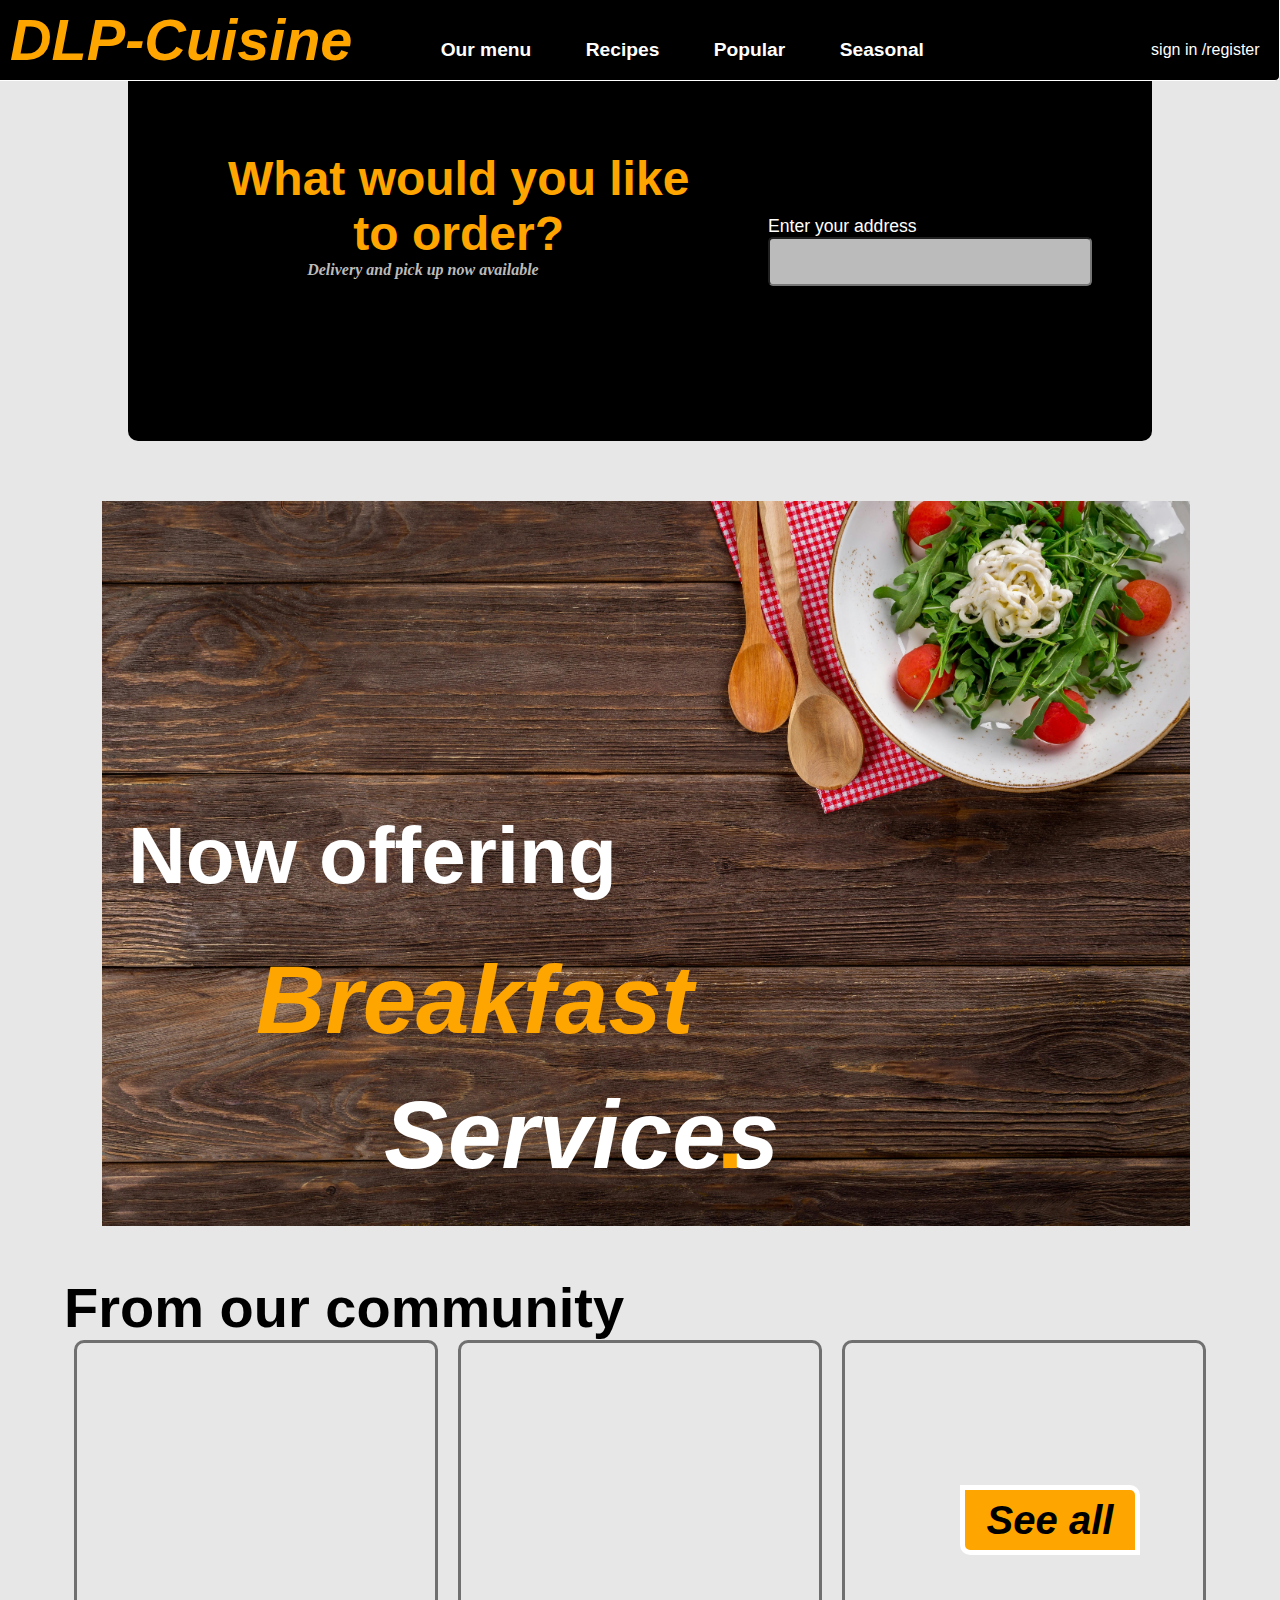
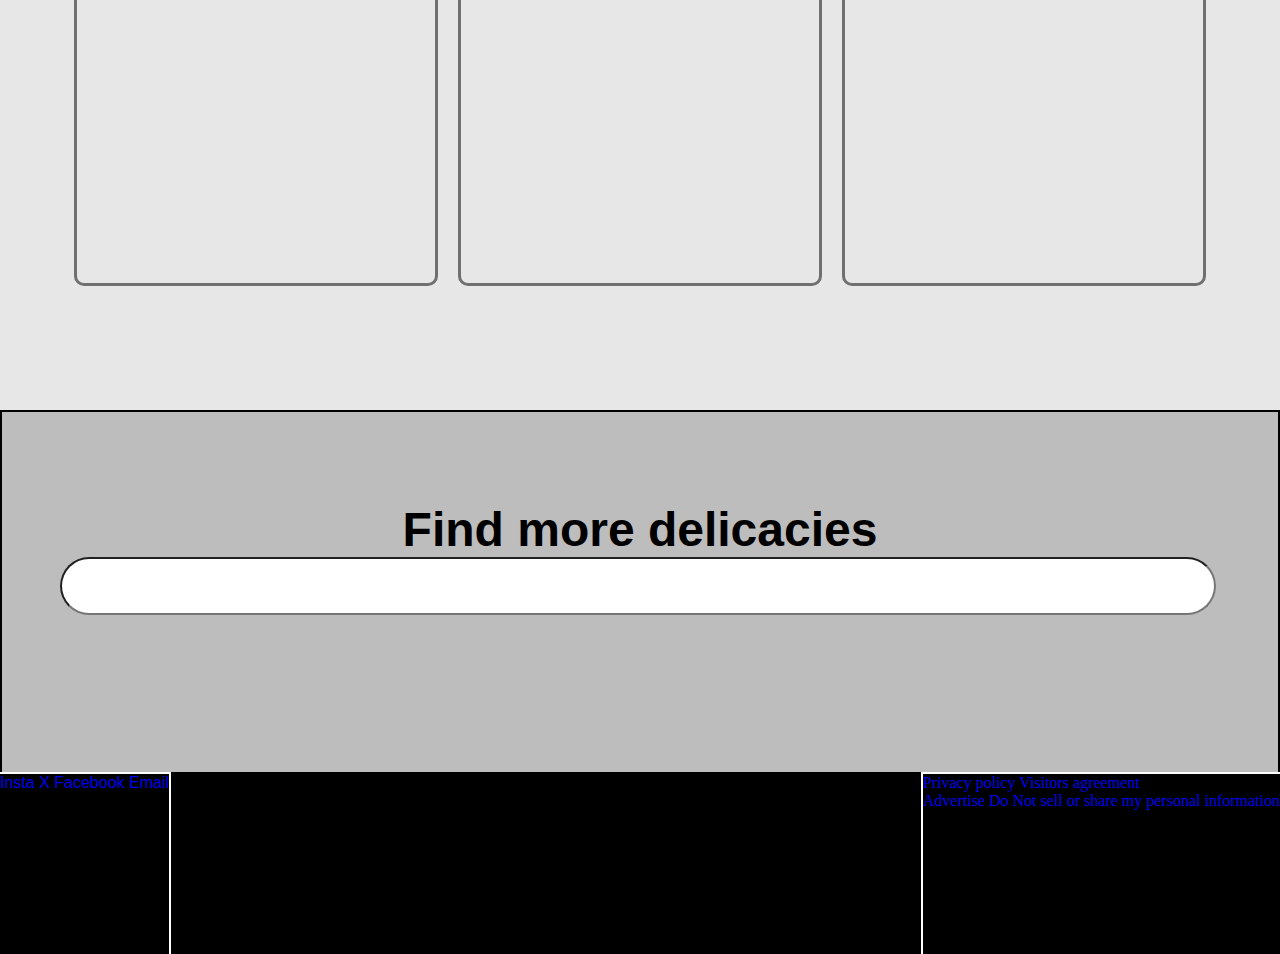
==== index.html @ 28d43f48 "first commit" ====
<!DOCTYPE html>
<html lang="en">
<head>
    <meta charset="UTF-8">
    <meta name="viewport" content="width=device-width, initial-scale=1.0">
    <title>DLP Cuisine</title>
    <link rel="stylesheet" href="style.css">
</head>
<body>
    <!--PRELOADER-->
    <div id="preloader"></div>

    <!--NAV BAR-->
    <nav class="navbar">
        <div class="navdiv">
            <div class="logo">
                <h1>DLP-Cuisine</h1>
            </div>
            <div class="list">
                <ul>
                    <li><a href="#">Our menu</a></li>
                    <li><a href="#">Recipes</a></li>
                    <li><a href="#">Popular</a></li>
                    <li><a href="#">Seasonal</a></li>
                </ul>
            </div>
            <div class="signIn">
                <li><a href="#">sign in</a></li>
                <li><a href="#">/register</a></li>
            </div>
        </div>
    </nav>

    <!--ADDRESS BAR-->
    <div class="container2">
        <div class="info">
            <p class="p1">What would you like<br>to order?</p>
            <p class="p2">Delivery and pick up now available</p>
        </div>
        <div class="address_info">
            <label for="address">Enter your address</label><br>
            <input type="text" class="address" name="adress">
        </div>
    </div>

    <!--ADVERTISEMENT-->
    <div class="advertisement">
        <div class="image">
            <img src="img/food4.jpg" alt="photo1">
            <p class="p1">Now offering</p>
            <p class="p2">Breakfast</p>
            <p class="p3">Services</p>
            <p class="p4">.</p>
        </div>

        <button><a href="#">See all</a></button>

    </div>


    <!--COMMENTS-->
    <h2 class="community">From our community</h2>

    <div class="comments">
        <div class="box1"></div>
        <div class="box2"></div>
        <div class="box3"></div>
    </div>

    <!--SEARCH BAR-->
    <div class="container3">
        <div class="header">
            <p>Find more delicacies</p>
        </div>
        <div class="search_box">
            <input type="text" name="food" class="search" >
        </div>
    </div>

    <!--INFO BAR-->
    <div class="info_bar">
        <div class="contacts">
            <a href="#">Insta</a>
            <a href="#">X</a>
            <a href="#">Facebook</a>
            <a href="#">Email</a>
        </div>

        <div class="about_us">
            <a href="#">Privacy policy</a>
            <a href="#">Visitors agreement</a><br>
            <a href="#">Advertise</a>
            <a href="#">Do Not sell or share my personal information</a>
        </div>
    </div>


    <script>

        //PRELOADER
        var loader = document.getElementById("preloader");

        window.addEventListener("load", function(){
            loader.style.display = "none";
        })

    </script>
</body>
</body>
</html>
---- style.css ----
*{
    text-decoration: none;
    margin: 0;
    padding: 0;;
}

body{
    background-color: #e7e7e7;
}

/*---PRELOADER---*/
#preloader{
    background: #fff url(img/1495.gif) no-repeat center center;
    height: 100vh;
    width: 100%;
    position: fixed;
    z-index: 100;
}

/* ----NAV BAR----*/
.logo{
    color: orange;
    position: absolute;
    font-size: 1.8em;
    font-style: italic;
    font-weight: bold;
    margin-top: 80px;
    margin-left: 10px;
}

.navbar{
    background-color: #000;
    border-right: #fff 1px solid;
    border-bottom: #fff 1px solid;
    border-bottom-right-radius: 5px;
    height: 80px;
    position: sticky;
    font-family: "calibri",sans-serif;
}

.navdiv{
    display: flex;
    align-items: center;
}

.navdiv .list{
    position: absolute;
    margin-left: 32.5%;
    margin-top: 100px;
   
}

.navdiv .list li{
    list-style: none;
    display: inline-block;
}

.navdiv .list li a{
    color: #fff;
    font-size: 1.2em;
    font-weight: bold;
    padding: 25px;
}


.navdiv .signIn{
    position: absolute;
    margin-left: 90%;
    margin-top: 100px;
}

.navdiv .signIn li{
    list-style: none;
    display: inline-block;
}

.navdiv .signIn li a{
    color: #fff;
    font-size: 1em;
    font-weight: 500;
}


/*---ADDRESS BAR---*/
.container2{
    background-color: #000;
    margin-left: 10vw;
    height: 40vh;
    width: 80vw;
    border-bottom-right-radius: 10px;
    border-bottom-left-radius: 10px;
}

.container2 .info{
    position: absolute;
}

.container2 .info .p1{
    text-align: center;
    color: orange;
    font-size: 3em;
    font-family: sans-serif;
    font-weight: bold;
    margin-left: 100px;
    margin-top: 70px;
}

.container2 .info .p2{
    color: #bbbbbb;
    font-size: 1em;
    font-weight: 600;
    font-style: italic;
    margin-left: 14vw;
}

.container2 .address_info{
    position: absolute;
    margin-left: 50vw;
    margin-top: 15vh;
    height: 60px;
}

.container2 .address_info label{
    color: #fff;
    font-size: 1.1em;
    font-family: sans-serif;
}
.container2 .address_info input{
    width: 25vw;
    height: 5vh;
    border-radius: 5px;
    background-color: #bbbbbb;
}

/*---ADVERTISEMENT SECTION---*/
.advertisement{
    margin-top: 60px;
    margin-left: 8vw;
}

.advertisement img{
    width: 85vw;
}

.advertisement .image .p1{
    position: absolute;
    top: 90vh;
    left: 10vw;
    color: #fff;
    font-size: 5em;
    font-style: normal;
    font-weight: bold;
    font-family: sans-serif;
}

.advertisement .image .p2{
    position: absolute;
    top: 105vh;
    left: 20vw;
    color: orange;
    font-size: 6em;
    font-style: italic;
    font-weight: bold;
    font-family: sans-serif;
}

.advertisement .image .p3{
    position: absolute;
    top: 120vh;
    left: 30vw;
    color: #fff;
    font-size: 6em;
    font-style: italic;
    font-weight: bold;
    font-family: sans-serif;
}

.advertisement .image .p4{
    position: absolute;
    top: 120vh;
    left: 56vw;
    color: orange;
    font-size: 6em;
    font-weight: bold;
    font-family: sans-serif;
}

.advertisement button{
    position: absolute;
    top: 165vh;
    left: 75vw;
    width: 180px;
    height: 70px;
    background-color: orange;
    border: 5px solid #fff;
    border-top-right-radius: 10px;
    border-bottom-left-radius: 10px;
}    

.advertisement button a{
    font-size: 3em;
    font-style: italic;
    font-weight: bolder;
    font-family: sans-serif;
    color: black;
}

/*---COMMENTS---*/
.community{
    position: absolute;
    font-size: 3.5em;
    font-family: sans-serif;
    font-weight: 600;
    margin-left: 5vw;
    margin-top: 5vh;
}

.comments{
    margin-top: 60px;
    margin-left: 10px;
    height: 80vh;
}

.comments .box1{
    position: absolute;
    border: #707070 solid 3px;
    border-radius: 10px;
    margin-left: 5vw;
    margin-top: 50px;
    height: 60vh;
    width: 28vw;
}
.comments .box2{
    position: absolute;
    border: #707070 solid 3px;
    border-radius: 10px;
    margin-left: 35vw;
    margin-top: 50px;
    height: 60vh;
    width: 28vw;
}
.comments .box3{
    position: absolute;
    border: #707070 solid 3px;
    border-radius: 10px;
    margin-left: 65vw;
    margin-top: 50px;
    height: 60vh;
    width: 28vw;
}


/*---SEARCH BAR---*/
.container3{
    border: #000 2px solid;
    height: 40vh;
    background-color: #bdbdbd;
}

.container3 .header{
    font-size: 3em;
    font-weight: 600;
    font-family: sans-serif;
    text-align: center;
    margin-top: 10vh;
}

.container3 .search_box .search{
    width: 90vw;
    height: 6vh;
    border-radius: 30px;
    margin-left: 4.5vw;
}


/*---INFO BAR---*/
.info_bar{
    display: flex;
    justify-content: space-between;
    height: 20vh;
    background-color: #000 ;
}

.info_bar .contacts{
    outline: #fff 2px solid;
    font-family: sans-serif;
}


.info_bar .about_us{
    outline: #fff 2px solid;

}
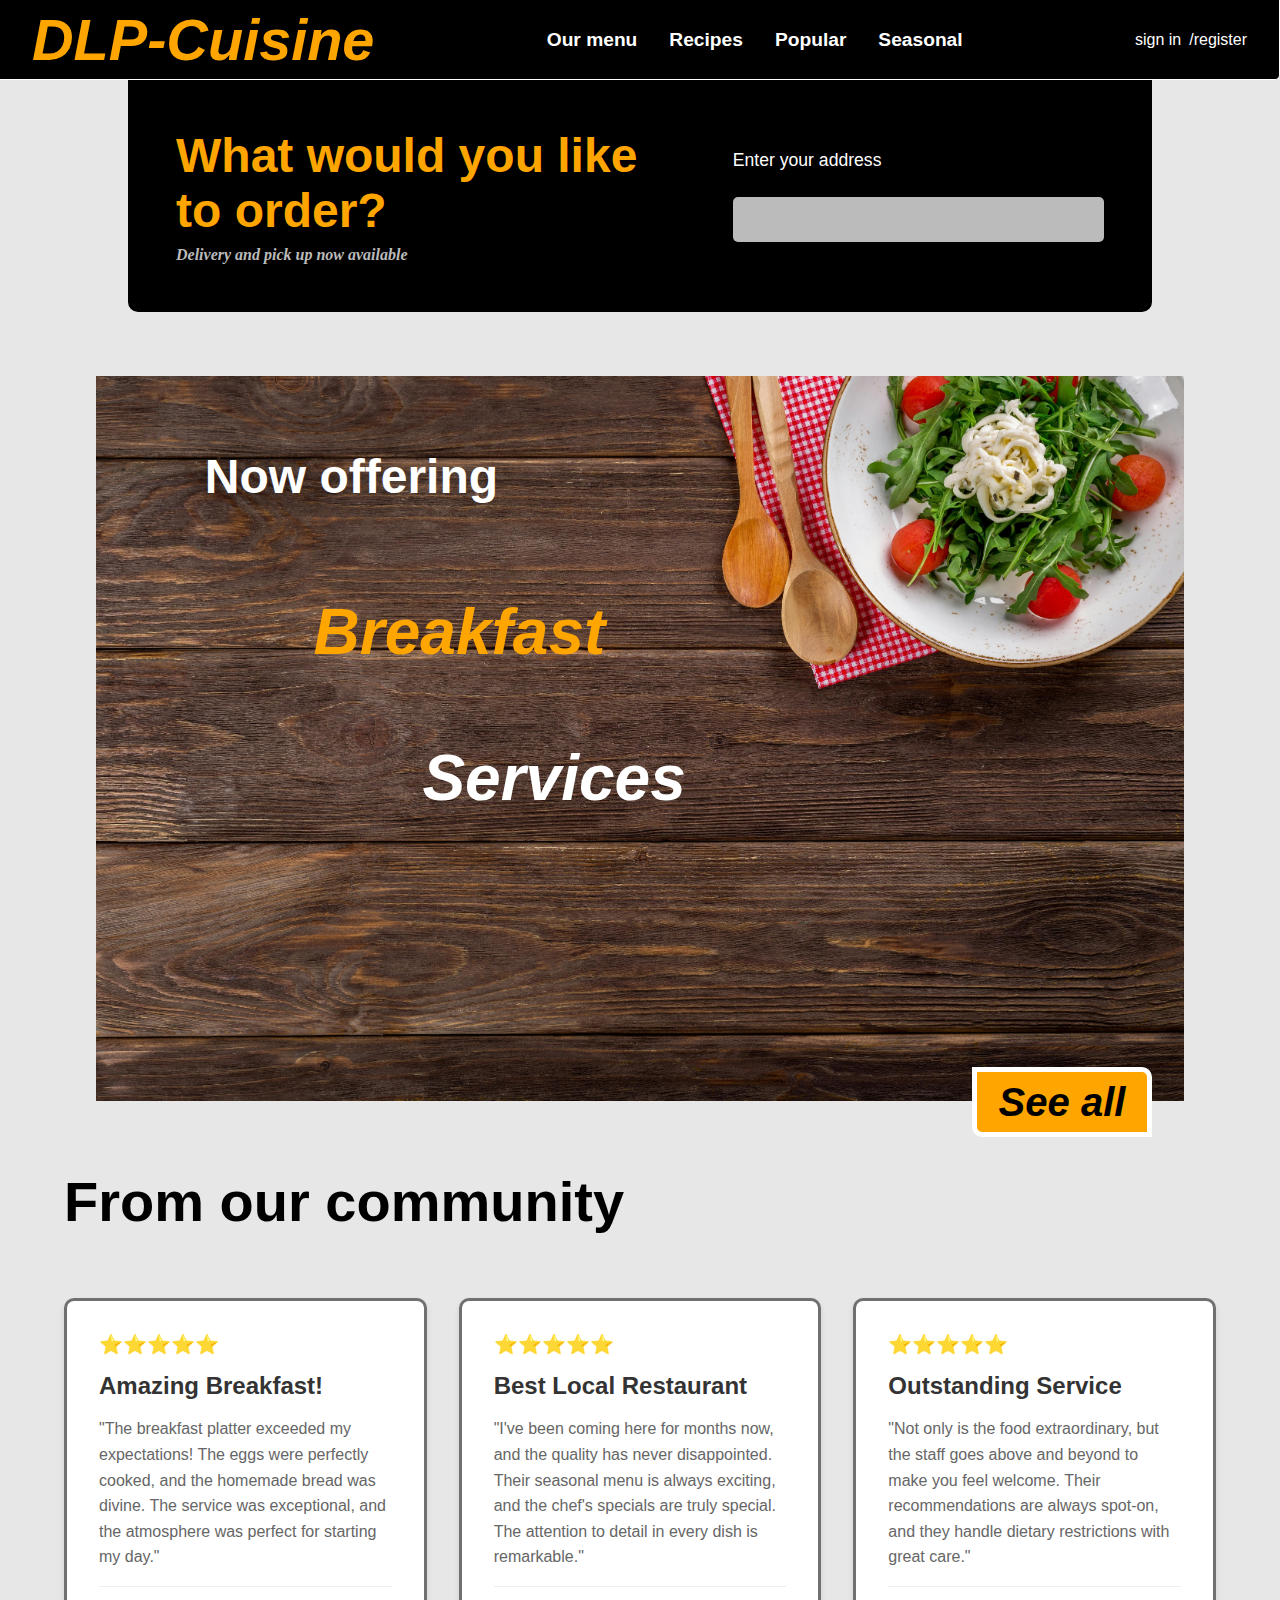
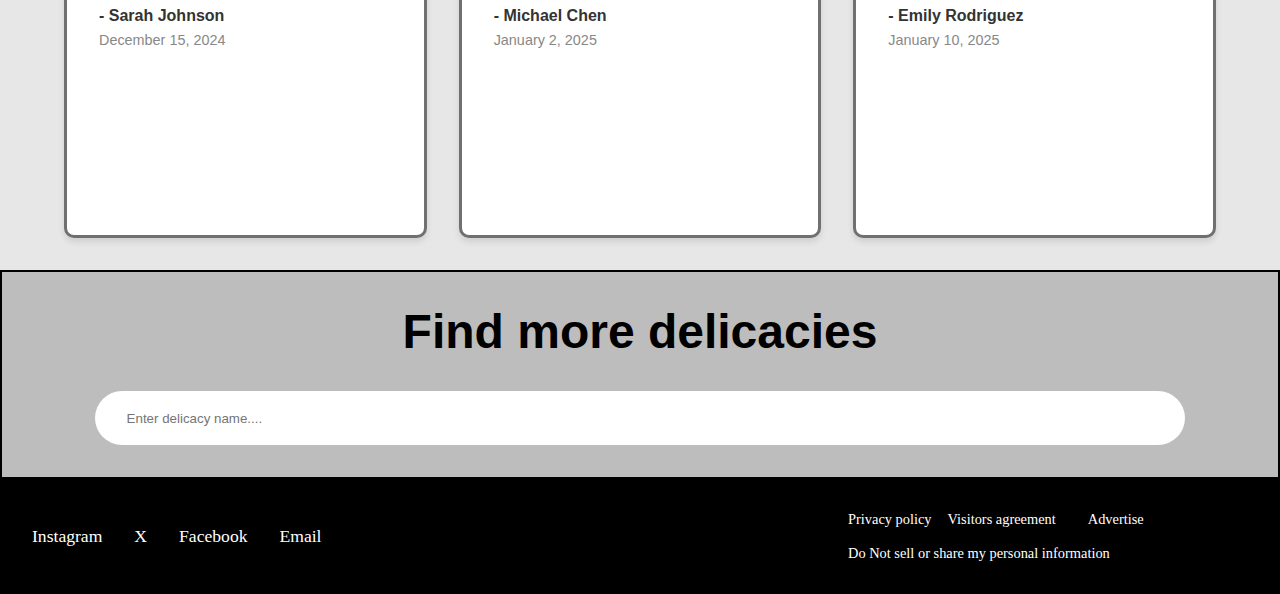
==== commit d38b23ae: "second commit" ====
--- a/index.html
+++ b/index.html
@@ -50,7 +50,6 @@
             <p class="p1">Now offering</p>
             <p class="p2">Breakfast</p>
             <p class="p3">Services</p>
-            <p class="p4">.</p>
         </div>
 
         <button><a href="#">See all</a></button>
@@ -62,9 +61,39 @@
     <h2 class="community">From our community</h2>
 
     <div class="comments">
-        <div class="box1"></div>
-        <div class="box2"></div>
-        <div class="box3"></div>
+        <div class="box1">
+            <div class="review">
+                <div class="stars">⭐⭐⭐⭐⭐</div>
+                <h3>Amazing Breakfast!</h3>
+                <p>"The breakfast platter exceeded my expectations! The eggs were perfectly cooked, and the homemade bread was divine. The service was exceptional, and the atmosphere was perfect for starting my day."</p>
+                <div class="reviewer">
+                    <p class="name">- Sarah Johnson</p>
+                    <p class="date">December 15, 2024</p>
+                </div>
+            </div>
+        </div>
+        <div class="box2">
+            <div class="review">
+                <div class="stars">⭐⭐⭐⭐⭐</div>
+                <h3>Best Local Restaurant</h3>
+                <p>"I've been coming here for months now, and the quality has never disappointed. Their seasonal menu is always exciting, and the chef's specials are truly special. The attention to detail in every dish is remarkable."</p>
+                <div class="reviewer">
+                    <p class="name">- Michael Chen</p>
+                    <p class="date">January 2, 2025</p>
+                </div>
+            </div>
+        </div>
+        <div class="box3">
+            <div class="review">
+                <div class="stars">⭐⭐⭐⭐⭐</div>
+                <h3>Outstanding Service</h3>
+                <p>"Not only is the food extraordinary, but the staff goes above and beyond to make you feel welcome. Their recommendations are always spot-on, and they handle dietary restrictions with great care."</p>
+                <div class="reviewer">
+                    <p class="name">- Emily Rodriguez</p>
+                    <p class="date">January 10, 2025</p>
+                </div>
+            </div>
+        </div>
     </div>
 
     <!--SEARCH BAR-->
@@ -73,14 +102,14 @@
             <p>Find more delicacies</p>
         </div>
         <div class="search_box">
-            <input type="text" name="food" class="search" >
+            <input type="text" name="food" class="search" placeholder="Enter delicacy name...." >
         </div>
     </div>
 
     <!--INFO BAR-->
     <div class="info_bar">
         <div class="contacts">
-            <a href="#">Insta</a>
+            <a href="#">Instagram</a>
             <a href="#">X</a>
             <a href="#">Facebook</a>
             <a href="#">Email</a>
--- a/style.css
+++ b/style.css
@@ -1,16 +1,18 @@
-
-*{
+/* Base styles and reset */
+* {
+    margin: 0;
+    padding: 0;
     text-decoration: none;
-    margin: 0;
-    padding: 0;;
-}
-
-body{
+    box-sizing: border-box;
+}
+
+body {
     background-color: #e7e7e7;
-}
-
-/*---PRELOADER---*/
-#preloader{
+    min-height: 100vh;
+}
+
+/* Preloader */
+#preloader {
     background: #fff url(img/1495.gif) no-repeat center center;
     height: 100vh;
     width: 100%;
@@ -18,187 +20,198 @@
     z-index: 100;
 }
 
-/* ----NAV BAR----*/
-.logo{
-    color: orange;
-    position: absolute;
-    font-size: 1.8em;
-    font-style: italic;
-    font-weight: bold;
-    margin-top: 80px;
-    margin-left: 10px;
-}
-
-.navbar{
+/* Navigation */
+.navbar {
     background-color: #000;
     border-right: #fff 1px solid;
     border-bottom: #fff 1px solid;
     border-bottom-right-radius: 5px;
     height: 80px;
     position: sticky;
-    font-family: "calibri",sans-serif;
-}
-
-.navdiv{
+    top: 0;
+    z-index: 10;
+    font-family: "calibri", sans-serif;
+}
+
+.navdiv {
     display: flex;
     align-items: center;
-}
-
-.navdiv .list{
-    position: absolute;
-    margin-left: 32.5%;
-    margin-top: 100px;
-   
-}
-
-.navdiv .list li{
+    justify-content: space-between;
+    padding: 0 2rem;
+    height: 100%;
+}
+
+.logo {
+    color: orange;
+    font-size: 1.8em;
+    font-style: italic;
+    font-weight: bold;
+}
+
+.navdiv .list {
+    flex: 1;
+    text-align: center;
+    margin: 0 2rem;
+}
+
+.navdiv .list ul {
+    display: flex;
+    justify-content: center;
+    gap: 2rem;
+}
+
+.navdiv .list li,
+.navdiv .signIn li {
     list-style: none;
-    display: inline-block;
-}
-
-.navdiv .list li a{
+}
+
+.navdiv .list li a {
     color: #fff;
     font-size: 1.2em;
     font-weight: bold;
-    padding: 25px;
-}
-
-
-.navdiv .signIn{
-    position: absolute;
-    margin-left: 90%;
-    margin-top: 100px;
-}
-
-.navdiv .signIn li{
-    list-style: none;
-    display: inline-block;
-}
-
-.navdiv .signIn li a{
+    transition: color 0.3s ease;
+}
+
+.navdiv .list li a:hover {
+    color: orange;
+}
+
+.navdiv .signIn {
+    display: flex;
+    gap: 0.5rem;
+}
+
+.navdiv .signIn li a {
     color: #fff;
     font-size: 1em;
     font-weight: 500;
-}
-
-
-/*---ADDRESS BAR---*/
-.container2{
+    transition: color 0.3s ease;
+}
+
+.navdiv .signIn li a:hover {
+    color: orange;
+}
+
+/* Address Bar */
+.container2 {
     background-color: #000;
-    margin-left: 10vw;
-    height: 40vh;
+    margin: 0 auto;
     width: 80vw;
+    padding: 3rem;
     border-bottom-right-radius: 10px;
     border-bottom-left-radius: 10px;
-}
-
-.container2 .info{
-    position: absolute;
-}
-
-.container2 .info .p1{
-    text-align: center;
+    display: flex;
+    justify-content: space-between;
+    align-items: center;
+}
+
+.container2 .info .p1 {
     color: orange;
     font-size: 3em;
     font-family: sans-serif;
     font-weight: bold;
-    margin-left: 100px;
-    margin-top: 70px;
-}
-
-.container2 .info .p2{
+    margin-bottom: 0.5rem;
+}
+
+.container2 .info .p2 {
     color: #bbbbbb;
     font-size: 1em;
     font-weight: 600;
     font-style: italic;
-    margin-left: 14vw;
-}
-
-.container2 .address_info{
-    position: absolute;
-    margin-left: 50vw;
-    margin-top: 15vh;
-    height: 60px;
-}
-
-.container2 .address_info label{
+}
+
+.container2 .address_info {
+    flex: 0 0 40%;
+}
+
+.container2 .address_info label {
     color: #fff;
     font-size: 1.1em;
     font-family: sans-serif;
-}
-.container2 .address_info input{
-    width: 25vw;
+    display: block;
+    margin-bottom: 0.5rem;
+}
+
+.container2 .address_info input {
+    width: 100%;
     height: 5vh;
     border-radius: 5px;
     background-color: #bbbbbb;
-}
-
-/*---ADVERTISEMENT SECTION---*/
-.advertisement{
-    margin-top: 60px;
-    margin-left: 8vw;
-}
-
-.advertisement img{
+    border: none;
+    padding: 0 1rem;
+}
+
+/* Advertisement Section */
+.advertisement {
+    margin: 4rem auto;
     width: 85vw;
-}
-
-.advertisement .image .p1{
+    position: relative;
+}
+
+.advertisement img {
+    width: 100%;
+    height: auto;
+}
+
+.advertisement .image {
+    position: relative;
+}
+
+.advertisement .image p {
     position: absolute;
-    top: 90vh;
-    left: 10vw;
-    color: #fff;
-    font-size: 5em;
-    font-style: normal;
+    font-family: sans-serif;
     font-weight: bold;
-    font-family: sans-serif;
-}
-
-.advertisement .image .p2{
+}
+
+.advertisement .image .p1 {
+    top: 10%;
+    left: 10%;
+    color: #fff;
+    font-size: 3em;
+}
+
+.advertisement .image .p2 {
+    top: 30%;
+    left: 20%;
+    color: orange;
+    font-size: 4em;
+    font-style: italic;
+}
+
+.advertisement .image .p3 {
+    top: 50%;
+    left: 30%;
+    color: #fff;
+    font-size: 4em;
+    font-style: italic;
+}
+
+.advertisement .image .p4 {
+    top: 50%;
+    left: 56%;
+    color: orange;
+    font-size: 4em;
+}
+
+.advertisement button {
     position: absolute;
-    top: 105vh;
-    left: 20vw;
-    color: orange;
-    font-size: 6em;
-    font-style: italic;
-    font-weight: bold;
-    font-family: sans-serif;
-}
-
-.advertisement .image .p3{
-    position: absolute;
-    top: 120vh;
-    left: 30vw;
-    color: #fff;
-    font-size: 6em;
-    font-style: italic;
-    font-weight: bold;
-    font-family: sans-serif;
-}
-
-.advertisement .image .p4{
-    position: absolute;
-    top: 120vh;
-    left: 56vw;
-    color: orange;
-    font-size: 6em;
-    font-weight: bold;
-    font-family: sans-serif;
-}
-
-.advertisement button{
-    position: absolute;
-    top: 165vh;
-    left: 75vw;
+    bottom: -2rem;
+    right: 2rem;
     width: 180px;
     height: 70px;
     background-color: orange;
     border: 5px solid #fff;
     border-top-right-radius: 10px;
     border-bottom-left-radius: 10px;
-}    
-
-.advertisement button a{
+    cursor: pointer;
+    transition: transform 0.3s ease;
+}
+
+.advertisement button:hover {
+    transform: scale(1.05);
+}
+
+.advertisement button a {
     font-size: 3em;
     font-style: italic;
     font-weight: bolder;
@@ -206,92 +219,270 @@
     color: black;
 }
 
-/*---COMMENTS---*/
-.community{
-    position: absolute;
+/* Comments Section */
+.community {
     font-size: 3.5em;
     font-family: sans-serif;
     font-weight: 600;
-    margin-left: 5vw;
-    margin-top: 5vh;
-}
-
-.comments{
-    margin-top: 60px;
-    margin-left: 10px;
-    height: 80vh;
-}
-
-.comments .box1{
-    position: absolute;
+    margin: 2rem 5vw;
+}
+
+.comments {
+    padding: 2rem 5vw;
+    display: flex;
+    gap: 2rem;
+    justify-content: space-between;
+}
+
+.comments .box1,
+.comments .box2,
+.comments .box3 {
+    flex: 1;
     border: #707070 solid 3px;
     border-radius: 10px;
-    margin-left: 5vw;
-    margin-top: 50px;
     height: 60vh;
-    width: 28vw;
-}
-.comments .box2{
-    position: absolute;
-    border: #707070 solid 3px;
-    border-radius: 10px;
-    margin-left: 35vw;
-    margin-top: 50px;
-    height: 60vh;
-    width: 28vw;
-}
-.comments .box3{
-    position: absolute;
-    border: #707070 solid 3px;
-    border-radius: 10px;
-    margin-left: 65vw;
-    margin-top: 50px;
-    height: 60vh;
-    width: 28vw;
-}
-
-
-/*---SEARCH BAR---*/
-.container3{
+    transition: transform 0.3s ease;
+    padding: 2rem;
+    background-color: #fff;
+    box-shadow: 0 4px 6px rgba(0, 0, 0, 0.1);
+    padding: 2rem;
+    background-color: #fff;
+    box-shadow: 0 4px 6px rgba(0, 0, 0, 0.1);
+}
+
+.review {
+    display: flex;
+    flex-direction: column;
+    gap: 1rem;
+}
+
+.review .stars {
+    font-size: 1.2em;
+    color: #ffd700;
+}
+
+.review h3 {
+    font-size: 1.5em;
+    color: #333;
+    font-family: sans-serif;
+    font-weight: 600;
+}
+
+.review p {
+    font-size: 1em;
+    line-height: 1.6;
+    color: #666;
+    font-family: sans-serif;
+}
+
+.reviewer {
+    margin-top: auto;
+    padding-top: 1rem;
+    border-top: 1px solid #eee;
+}
+
+.reviewer .name {
+    font-weight: 600;
+    color: #333;
+}
+
+.reviewer .date {
+    font-size: 0.9em;
+    color: #888;
+}
+
+
+/* Search Bar */
+.container3 {
     border: #000 2px solid;
-    height: 40vh;
+    padding: 2rem;
     background-color: #bdbdbd;
 }
 
-.container3 .header{
+.container3 .header {
     font-size: 3em;
     font-weight: 600;
     font-family: sans-serif;
     text-align: center;
-    margin-top: 10vh;
-}
-
-.container3 .search_box .search{
-    width: 90vw;
+    margin-bottom: 2rem;
+}
+
+.container3 .search_box .search {
+    width: 90%;
     height: 6vh;
     border-radius: 30px;
-    margin-left: 4.5vw;
-}
-
-
-/*---INFO BAR---*/
-.info_bar{
+    margin: 0 5%;
+    padding: 0 2rem;
+    border: none;
+}
+
+/* Footer */
+.info_bar {
+    background-color: #000;
+    padding: 2rem;
+    color: #fff;
     display: flex;
     justify-content: space-between;
-    height: 20vh;
-    background-color: #000 ;
-}
-
-.info_bar .contacts{
-    outline: #fff 2px solid;
-    font-family: sans-serif;
-}
-
-
-.info_bar .about_us{
-    outline: #fff 2px solid;
-
-}
-
-
-
+}
+
+.info_bar .contacts {
+    display: flex;
+    gap: 2rem;
+    align-items: center;
+}
+
+.info_bar .contacts a {
+    color: #fff;
+    font-size: 1.1em;
+    transition: color 0.3s ease;
+}
+
+.info_bar .contacts a:hover {
+    color: orange;
+}
+
+.info_bar .about_us {
+    display: flex;
+    flex-wrap: wrap;
+    gap: 1rem;
+    max-width: 400px;
+}
+
+.info_bar .about_us a {
+    color: #fff;
+    font-size: 0.9em;
+    transition: color 0.3s ease;
+}
+
+.info_bar .about_us a:hover {
+    color: orange;
+}
+
+/* Media Queries */
+@media screen and (max-width: 1024px) {
+    .navbar {
+        height: auto;
+        padding: 1rem;
+        position: static;
+    }
+
+    .navdiv {
+        flex-direction: column;
+        align-items: center;
+        padding: 1rem;
+    }
+
+    .logo {
+        position: static;
+        margin: 0;
+        padding: 1rem 0;
+    }
+
+    .navdiv .list {
+        display: block;
+        width: 100%;
+        margin: 1rem 0;
+        text-align: center;
+    }
+
+    .navdiv .list ul {
+        flex-direction: column;
+        gap: 1rem;
+    }
+
+    .navdiv .list li a {
+        display: block;
+        padding: 0.5rem;
+        font-size: 1.1em;
+    }
+
+    .navdiv .signIn {
+        width: 100%;
+        justify-content: center;
+        margin: 1rem 0;
+    }
+
+    /* Advertisement section adjustments */
+    .advertisement .image .p1 {
+        top: 10%;
+        left: 5%;
+        font-size: 2.5em;
+    }
+
+    .advertisement .image .p2 {
+        top: 30%;
+        left: 15%;
+        font-size: 3em;
+    }
+
+    .advertisement .image .p3 {
+        top: 50%;
+        left: 25%;
+        font-size: 3em;
+    }
+
+    .advertisement .image .p4 {
+        top: 50%;
+        left: 65%;
+        font-size: 3em;
+    }
+
+    .comments {
+        flex-direction: column;
+    }
+    
+    .comments .box1,
+    .comments .box2,
+    .comments .box3 {
+        height: auto;
+        padding: 1.5rem;
+        margin-bottom: 2rem;
+
+    }
+
+    .review h3 {
+        font-size: 1.3em;
+    }
+
+    .info_bar .contacts,
+    .info_bar .about_us {
+        flex-direction: column;
+        align-items: center;
+    }
+
+   
+}
+
+@media screen and (max-width: 768px) {
+    .navbar{
+        position: static;
+    }
+    .navdiv .signIn {
+        display: flex;
+    }
+
+    .advertisement .image .p1 {
+        font-size: 2em;
+    }
+
+    .advertisement .image .p2,
+    .advertisement .image .p3,
+    .advertisement .image .p4 {
+        font-size: 2.5em;
+    }
+    .review p {
+        font-size: 0.9em;
+    }
+}
+
+@media screen and (max-width: 480px) {
+    .advertisement .image .p1 {
+        font-size: 1.5em;
+    }
+
+    .advertisement .image .p2,
+    .advertisement .image .p3,
+    .advertisement .image .p4 {
+        font-size: 2em;
+    }
+}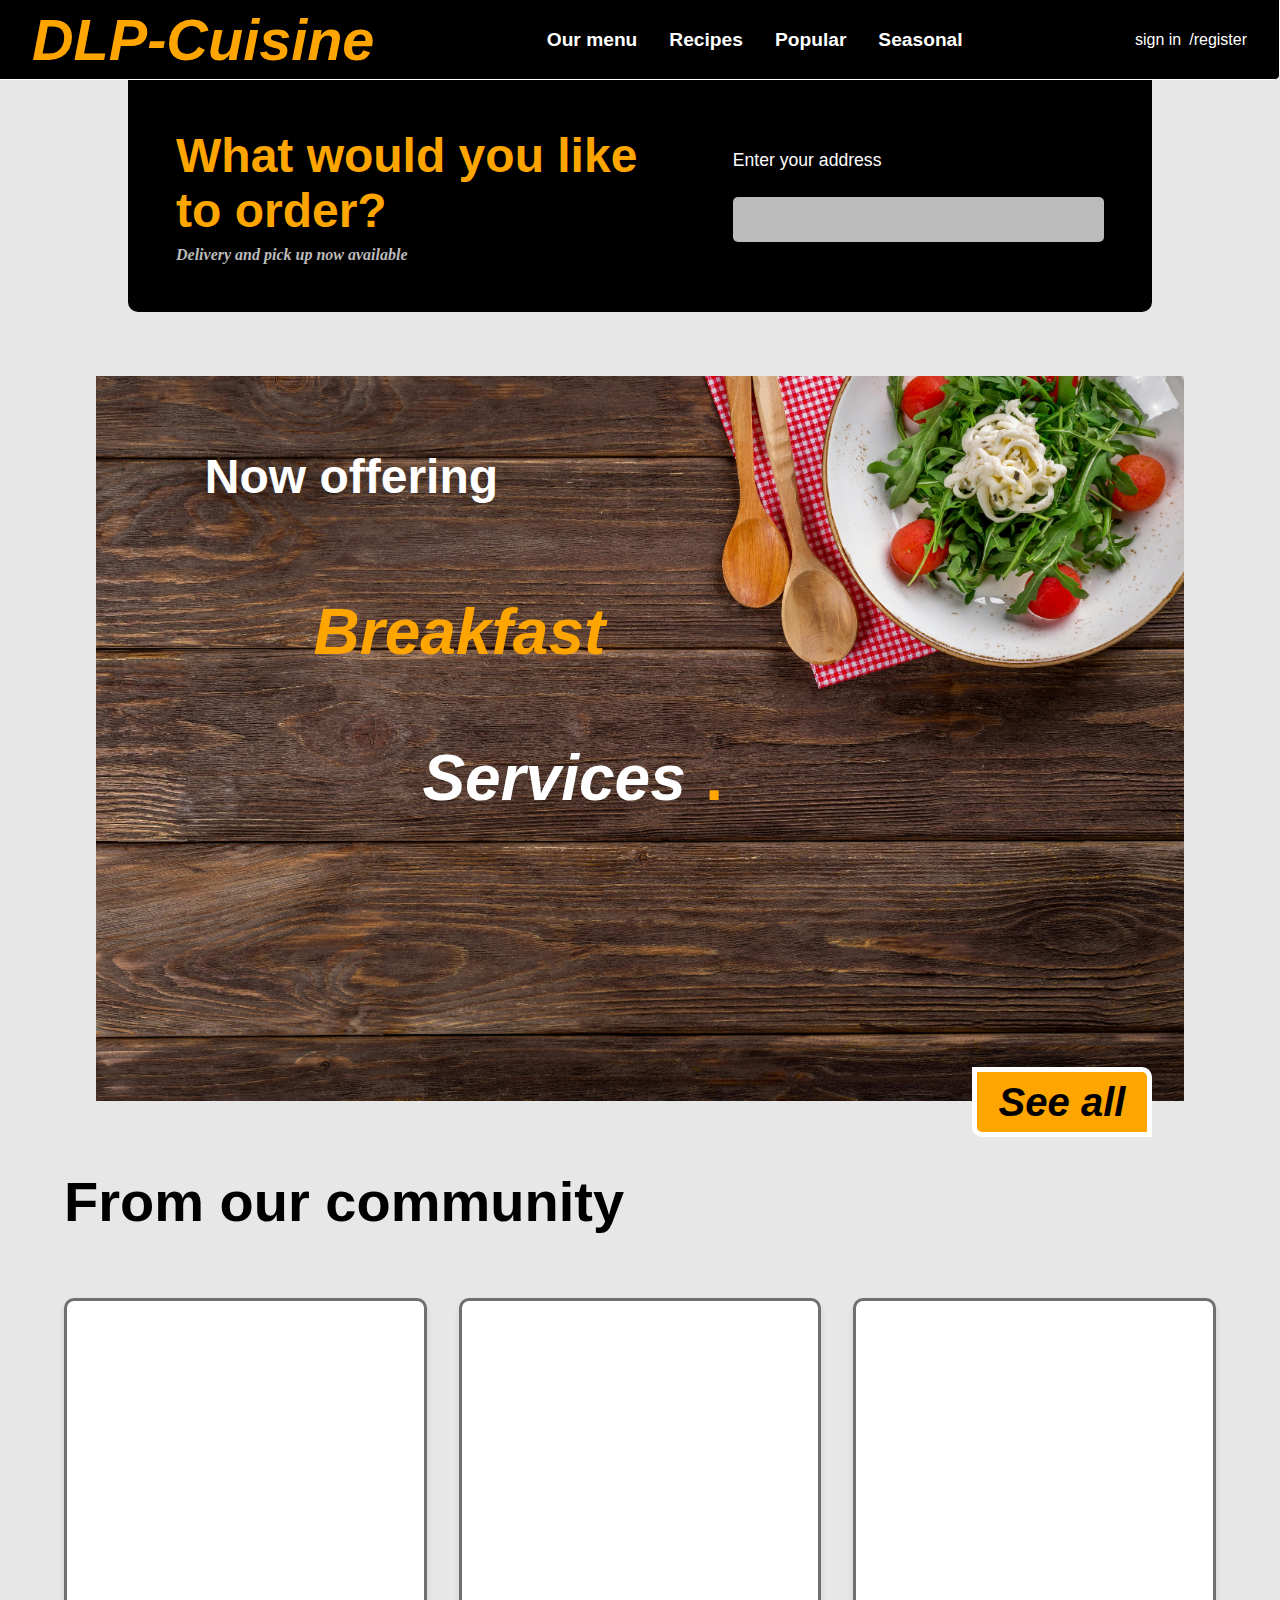
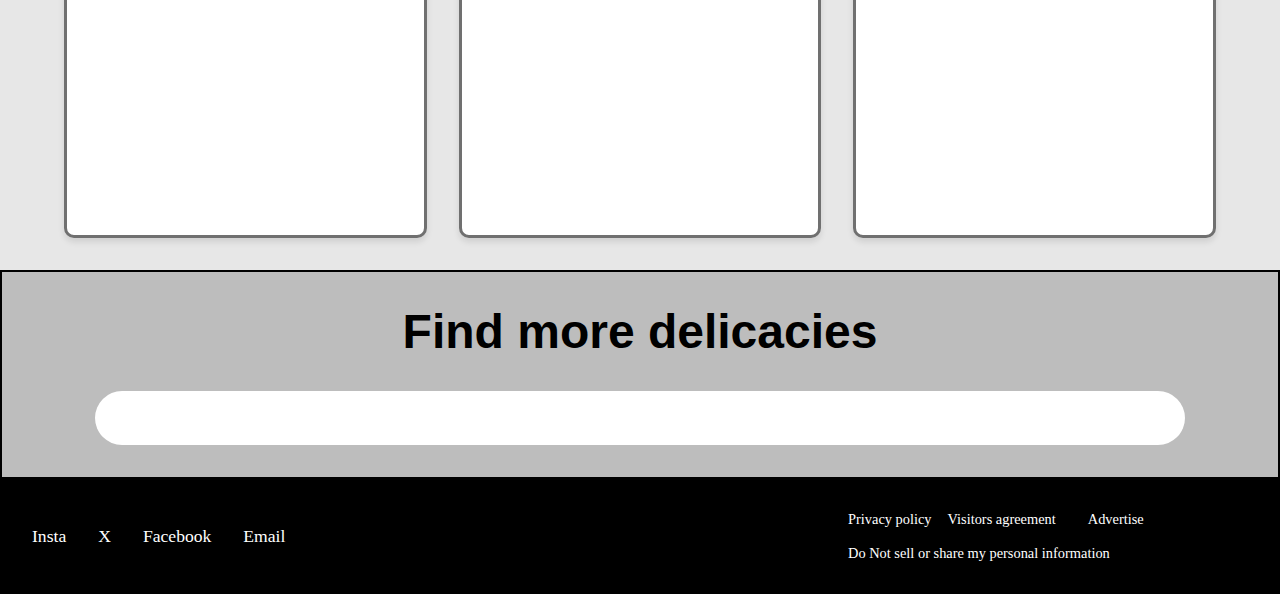
==== commit 8b256824: "sign in page" ====
--- a/index.html
+++ b/index.html
@@ -1,139 +1,113 @@
 <!DOCTYPE html>
 <html lang="en">
-<head>
-    <meta charset="UTF-8">
-    <meta name="viewport" content="width=device-width, initial-scale=1.0">
-    <title>DLP Cuisine</title>
-    <link rel="stylesheet" href="style.css">
-</head>
-<body>
-    <!--PRELOADER-->
-    <div id="preloader"></div>
 
-    <!--NAV BAR-->
-    <nav class="navbar">
-        <div class="navdiv">
-            <div class="logo">
-                <h1>DLP-Cuisine</h1>
+    <head>
+        <meta charset="UTF-8">
+        <meta name="viewport" content="width=device-width, initial-scale=1.0">
+        <title>DLP Cuisine</title>
+        <link rel="stylesheet" href="style.css">
+    </head>
+
+    <body>
+        <!--PRELOADER-->
+        <div id="preloader"></div>
+
+        <!--NAV BAR-->
+        <nav class="navbar">
+            <div class="navdiv">
+                <div class="logo">
+                    <h1>DLP-Cuisine</h1>
+                </div>
+                <div class="list">
+                    <ul>
+                        <li><a href="#">Our menu</a></li>
+                        <li><a href="#">Recipes</a></li>
+                        <li><a href="#">Popular</a></li>
+                        <li><a href="#">Seasonal</a></li>
+                    </ul>
+                </div>
+                <div class="signIn">
+                    <li><a href="/sign-in/sign-in.html">sign in</a></li>
+                    <li><a href="/sign-in/sign-in.html">/register</a></li>
+                </div>
             </div>
-            <div class="list">
-                <ul>
-                    <li><a href="#">Our menu</a></li>
-                    <li><a href="#">Recipes</a></li>
-                    <li><a href="#">Popular</a></li>
-                    <li><a href="#">Seasonal</a></li>
-                </ul>
+        </nav>
+
+        <!--ADDRESS BAR-->
+        <div class="container2">
+            <div class="info">
+                <p class="p1">What would you like<br>to order?</p>
+                <p class="p2">Delivery and pick up now available</p>
             </div>
-            <div class="signIn">
-                <li><a href="#">sign in</a></li>
-                <li><a href="#">/register</a></li>
+            <div class="address_info">
+                <label for="address">Enter your address</label><br>
+                <input type="text" class="address" name="adress">
             </div>
         </div>
-    </nav>
 
-    <!--ADDRESS BAR-->
-    <div class="container2">
-        <div class="info">
-            <p class="p1">What would you like<br>to order?</p>
-            <p class="p2">Delivery and pick up now available</p>
-        </div>
-        <div class="address_info">
-            <label for="address">Enter your address</label><br>
-            <input type="text" class="address" name="adress">
-        </div>
-    </div>
+        <!--ADVERTISEMENT-->
+        <div class="advertisement">
+            <div class="image">
+                <img src="img/food4.jpg" alt="photo1">
+                <p class="p1">Now offering</p>
+                <p class="p2">Breakfast</p>
+                <p class="p3">Services</p>
+                <p class="p4">.</p>
+            </div>
 
-    <!--ADVERTISEMENT-->
-    <div class="advertisement">
-        <div class="image">
-            <img src="img/food4.jpg" alt="photo1">
-            <p class="p1">Now offering</p>
-            <p class="p2">Breakfast</p>
-            <p class="p3">Services</p>
+            <button><a href="#">See all</a></button>
+
         </div>
 
-        <button><a href="#">See all</a></button>
 
-    </div>
+        <!--COMMENTS-->
+        <h2 class="community">From our community</h2>
+
+        <div class="comments">
+            <div class="box1"></div>
+            <div class="box2"></div>
+            <div class="box3"></div>
+        </div>
+
+        <!--SEARCH BAR-->
+        <div class="container3">
+            <div class="header">
+                <p>Find more delicacies</p>
+            </div>
+            <div class="search_box">
+                <input type="text" name="food" class="search">
+            </div>
+        </div>
+
+        <!--INFO BAR-->
+        <div class="info_bar">
+            <div class="contacts">
+                <a href="#">Insta</a>
+                <a href="#">X</a>
+                <a href="#">Facebook</a>
+                <a href="#">Email</a>
+            </div>
+
+            <div class="about_us">
+                <a href="#">Privacy policy</a>
+                <a href="#">Visitors agreement</a><br>
+                <a href="#">Advertise</a>
+                <a href="#">Do Not sell or share my personal information</a>
+            </div>
+        </div>
 
 
-    <!--COMMENTS-->
-    <h2 class="community">From our community</h2>
+        <script>
 
-    <div class="comments">
-        <div class="box1">
-            <div class="review">
-                <div class="stars">⭐⭐⭐⭐⭐</div>
-                <h3>Amazing Breakfast!</h3>
-                <p>"The breakfast platter exceeded my expectations! The eggs were perfectly cooked, and the homemade bread was divine. The service was exceptional, and the atmosphere was perfect for starting my day."</p>
-                <div class="reviewer">
-                    <p class="name">- Sarah Johnson</p>
-                    <p class="date">December 15, 2024</p>
-                </div>
-            </div>
-        </div>
-        <div class="box2">
-            <div class="review">
-                <div class="stars">⭐⭐⭐⭐⭐</div>
-                <h3>Best Local Restaurant</h3>
-                <p>"I've been coming here for months now, and the quality has never disappointed. Their seasonal menu is always exciting, and the chef's specials are truly special. The attention to detail in every dish is remarkable."</p>
-                <div class="reviewer">
-                    <p class="name">- Michael Chen</p>
-                    <p class="date">January 2, 2025</p>
-                </div>
-            </div>
-        </div>
-        <div class="box3">
-            <div class="review">
-                <div class="stars">⭐⭐⭐⭐⭐</div>
-                <h3>Outstanding Service</h3>
-                <p>"Not only is the food extraordinary, but the staff goes above and beyond to make you feel welcome. Their recommendations are always spot-on, and they handle dietary restrictions with great care."</p>
-                <div class="reviewer">
-                    <p class="name">- Emily Rodriguez</p>
-                    <p class="date">January 10, 2025</p>
-                </div>
-            </div>
-        </div>
-    </div>
+            //PRELOADER
+            var loader = document.getElementById("preloader");
 
-    <!--SEARCH BAR-->
-    <div class="container3">
-        <div class="header">
-            <p>Find more delicacies</p>
-        </div>
-        <div class="search_box">
-            <input type="text" name="food" class="search" placeholder="Enter delicacy name...." >
-        </div>
-    </div>
+            window.addEventListener("load", function () {
+                loader.style.display = "none";
+            })
 
-    <!--INFO BAR-->
-    <div class="info_bar">
-        <div class="contacts">
-            <a href="#">Instagram</a>
-            <a href="#">X</a>
-            <a href="#">Facebook</a>
-            <a href="#">Email</a>
-        </div>
+        </script>
+    </body>
+    </body>
 
-        <div class="about_us">
-            <a href="#">Privacy policy</a>
-            <a href="#">Visitors agreement</a><br>
-            <a href="#">Advertise</a>
-            <a href="#">Do Not sell or share my personal information</a>
-        </div>
-    </div>
-
-
-    <script>
-
-        //PRELOADER
-        var loader = document.getElementById("preloader");
-
-        window.addEventListener("load", function(){
-            loader.style.display = "none";
-        })
-
-    </script>
-</body>
-</body>
-</html>
+</html>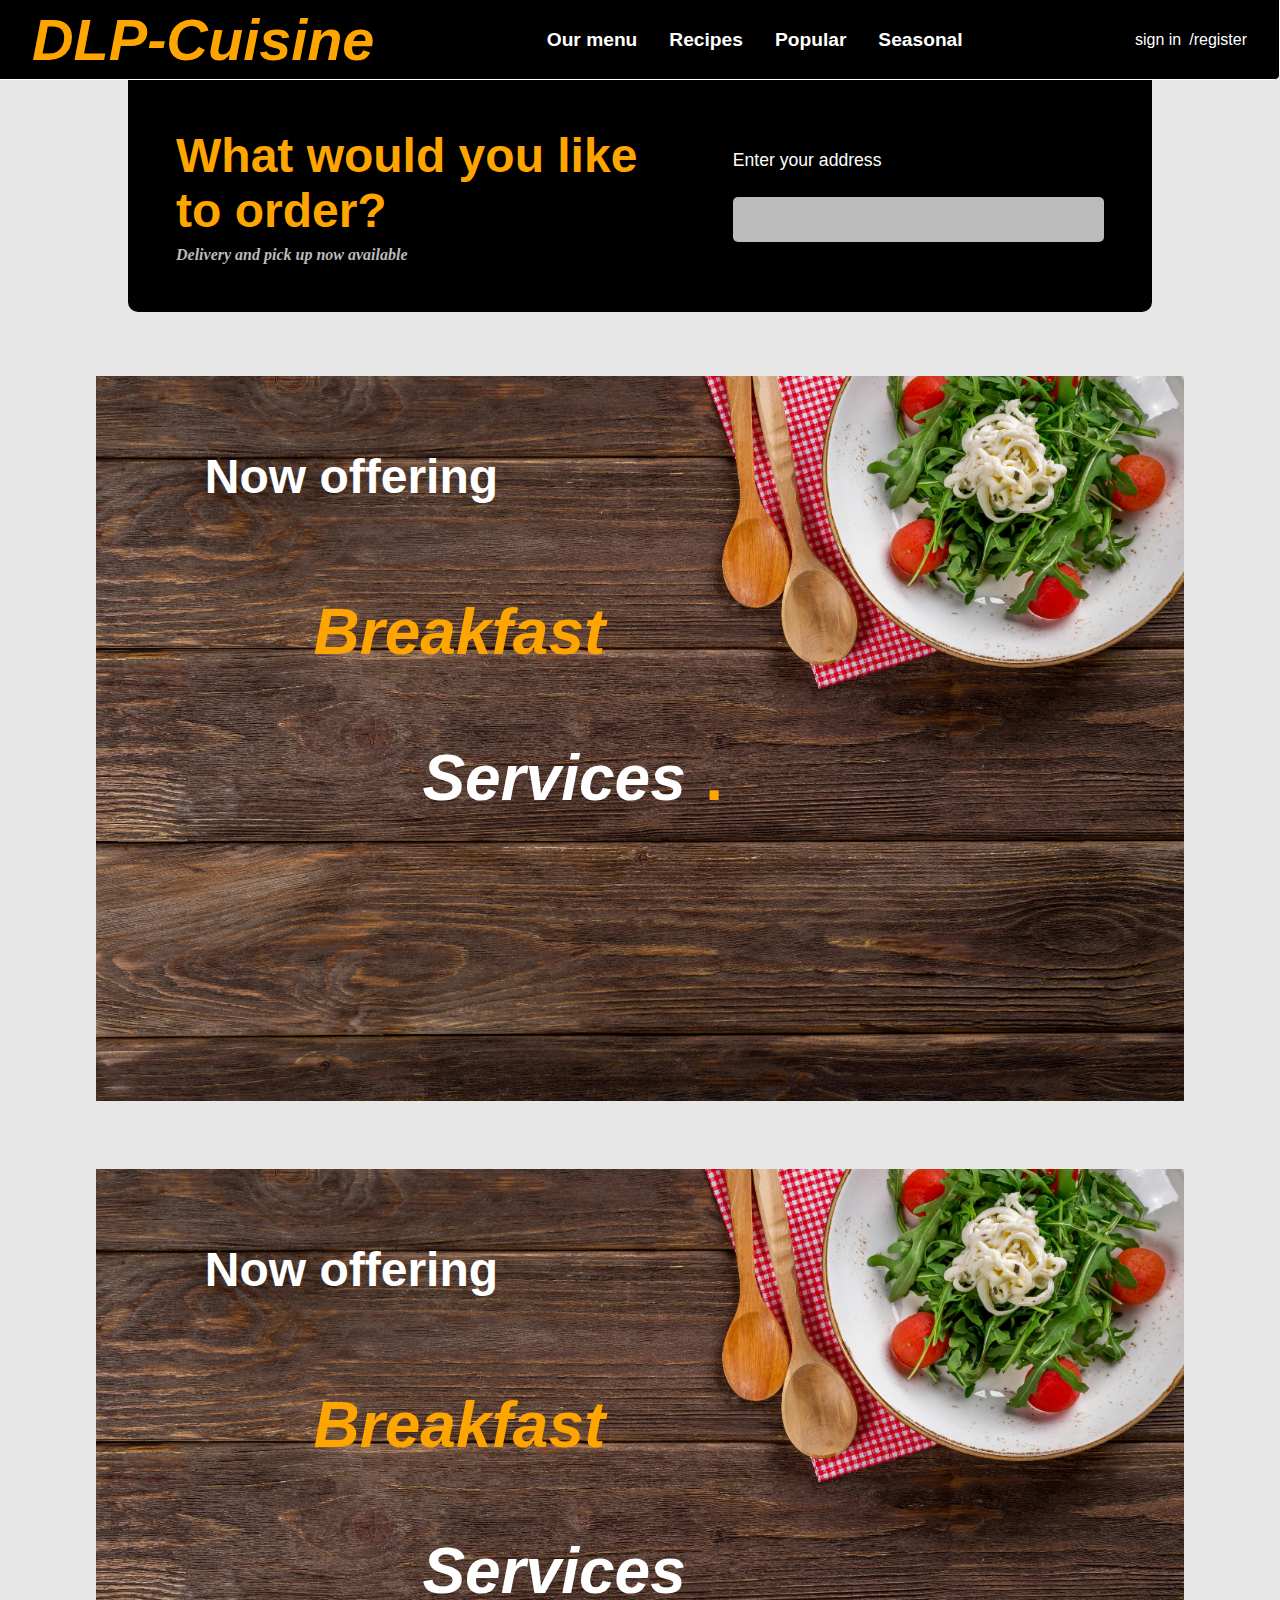
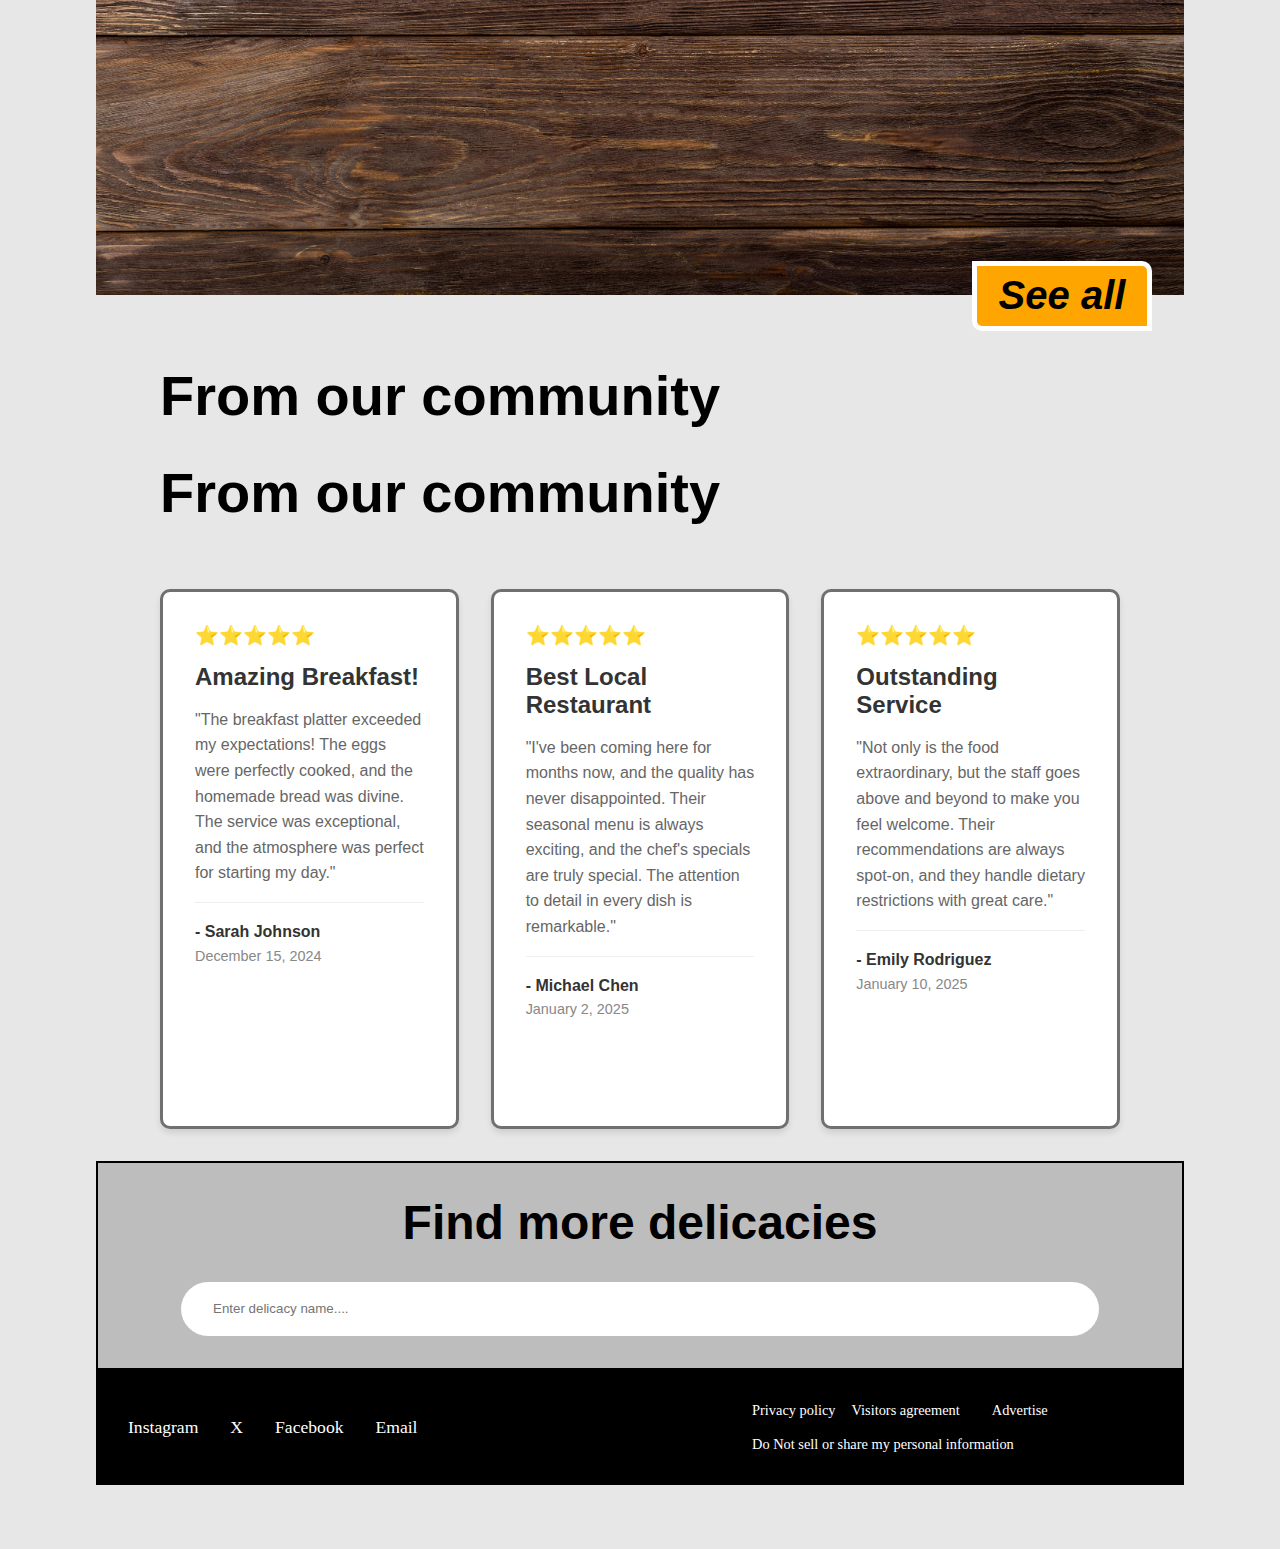
==== commit 501030f2: "Merge branch 'main' into sign-in-page" ====
--- a/index.html
+++ b/index.html
@@ -54,59 +54,107 @@
                 <p class="p3">Services</p>
                 <p class="p4">.</p>
             </div>
+            <!--ADVERTISEMENT-->
+            <div class="advertisement">
+                <div class="image">
+                    <img src="img/food4.jpg" alt="photo1">
+                    <p class="p1">Now offering</p>
+                    <p class="p2">Breakfast</p>
+                    <p class="p3">Services</p>
+                </div>
 
-            <button><a href="#">See all</a></button>
+                <button><a href="#">See all</a></button>
 
-        </div>
+            </div>
 
 
-        <!--COMMENTS-->
-        <h2 class="community">From our community</h2>
+            <!--COMMENTS-->
+            <h2 class="community">From our community</h2>
 
-        <div class="comments">
-            <div class="box1"></div>
-            <div class="box2"></div>
-            <div class="box3"></div>
-        </div>
 
-        <!--SEARCH BAR-->
-        <div class="container3">
-            <div class="header">
-                <p>Find more delicacies</p>
-            </div>
-            <div class="search_box">
-                <input type="text" name="food" class="search">
-            </div>
-        </div>
+            <!--COMMENTS-->
+            <h2 class="community">From our community</h2>
 
-        <!--INFO BAR-->
-        <div class="info_bar">
-            <div class="contacts">
-                <a href="#">Insta</a>
-                <a href="#">X</a>
-                <a href="#">Facebook</a>
-                <a href="#">Email</a>
+            <div class="comments">
+                <div class="box1">
+                    <div class="review">
+                        <div class="stars">⭐⭐⭐⭐⭐</div>
+                        <h3>Amazing Breakfast!</h3>
+                        <p>"The breakfast platter exceeded my expectations! The eggs were perfectly cooked, and the
+                            homemade bread was divine. The service was exceptional, and the atmosphere was perfect for
+                            starting my day."</p>
+                        <div class="reviewer">
+                            <p class="name">- Sarah Johnson</p>
+                            <p class="date">December 15, 2024</p>
+                        </div>
+                    </div>
+                </div>
+                <div class="box2">
+                    <div class="review">
+                        <div class="stars">⭐⭐⭐⭐⭐</div>
+                        <h3>Best Local Restaurant</h3>
+                        <p>"I've been coming here for months now, and the quality has never disappointed. Their seasonal
+                            menu is always exciting, and the chef's specials are truly special. The attention to detail
+                            in every dish is remarkable."</p>
+                        <div class="reviewer">
+                            <p class="name">- Michael Chen</p>
+                            <p class="date">January 2, 2025</p>
+                        </div>
+                    </div>
+                </div>
+                <div class="box3">
+                    <div class="review">
+                        <div class="stars">⭐⭐⭐⭐⭐</div>
+                        <h3>Outstanding Service</h3>
+                        <p>"Not only is the food extraordinary, but the staff goes above and beyond to make you feel
+                            welcome. Their recommendations are always spot-on, and they handle dietary restrictions with
+                            great care."</p>
+                        <div class="reviewer">
+                            <p class="name">- Emily Rodriguez</p>
+                            <p class="date">January 10, 2025</p>
+                        </div>
+                    </div>
+                </div>
             </div>
 
-            <div class="about_us">
-                <a href="#">Privacy policy</a>
-                <a href="#">Visitors agreement</a><br>
-                <a href="#">Advertise</a>
-                <a href="#">Do Not sell or share my personal information</a>
+            <!--SEARCH BAR-->
+            <div class="container3">
+                <div class="header">
+                    <p>Find more delicacies</p>
+                </div>
+                <div class="search_box">
+                    <input type="text" name="food" class="search" placeholder="Enter delicacy name....">
+                </div>
             </div>
-        </div>
+
+            <!--INFO BAR-->
+            <div class="info_bar">
+                <div class="contacts">
+                    <a href="#">Instagram</a>
+                    <a href="#">X</a>
+                    <a href="#">Facebook</a>
+                    <a href="#">Email</a>
+                </div>
+
+                <div class="about_us">
+                    <a href="#">Privacy policy</a>
+                    <a href="#">Visitors agreement</a><br>
+                    <a href="#">Advertise</a>
+                    <a href="#">Do Not sell or share my personal information</a>
+                </div>
+            </div>
 
 
-        <script>
+            <script>
 
-            //PRELOADER
-            var loader = document.getElementById("preloader");
+                //PRELOADER
+                var loader = document.getElementById("preloader");
 
-            window.addEventListener("load", function () {
-                loader.style.display = "none";
-            })
+                window.addEventListener("load", function () {
+                    loader.style.display = "none";
+                })
 
-        </script>
+            </script>
     </body>
     </body>
 
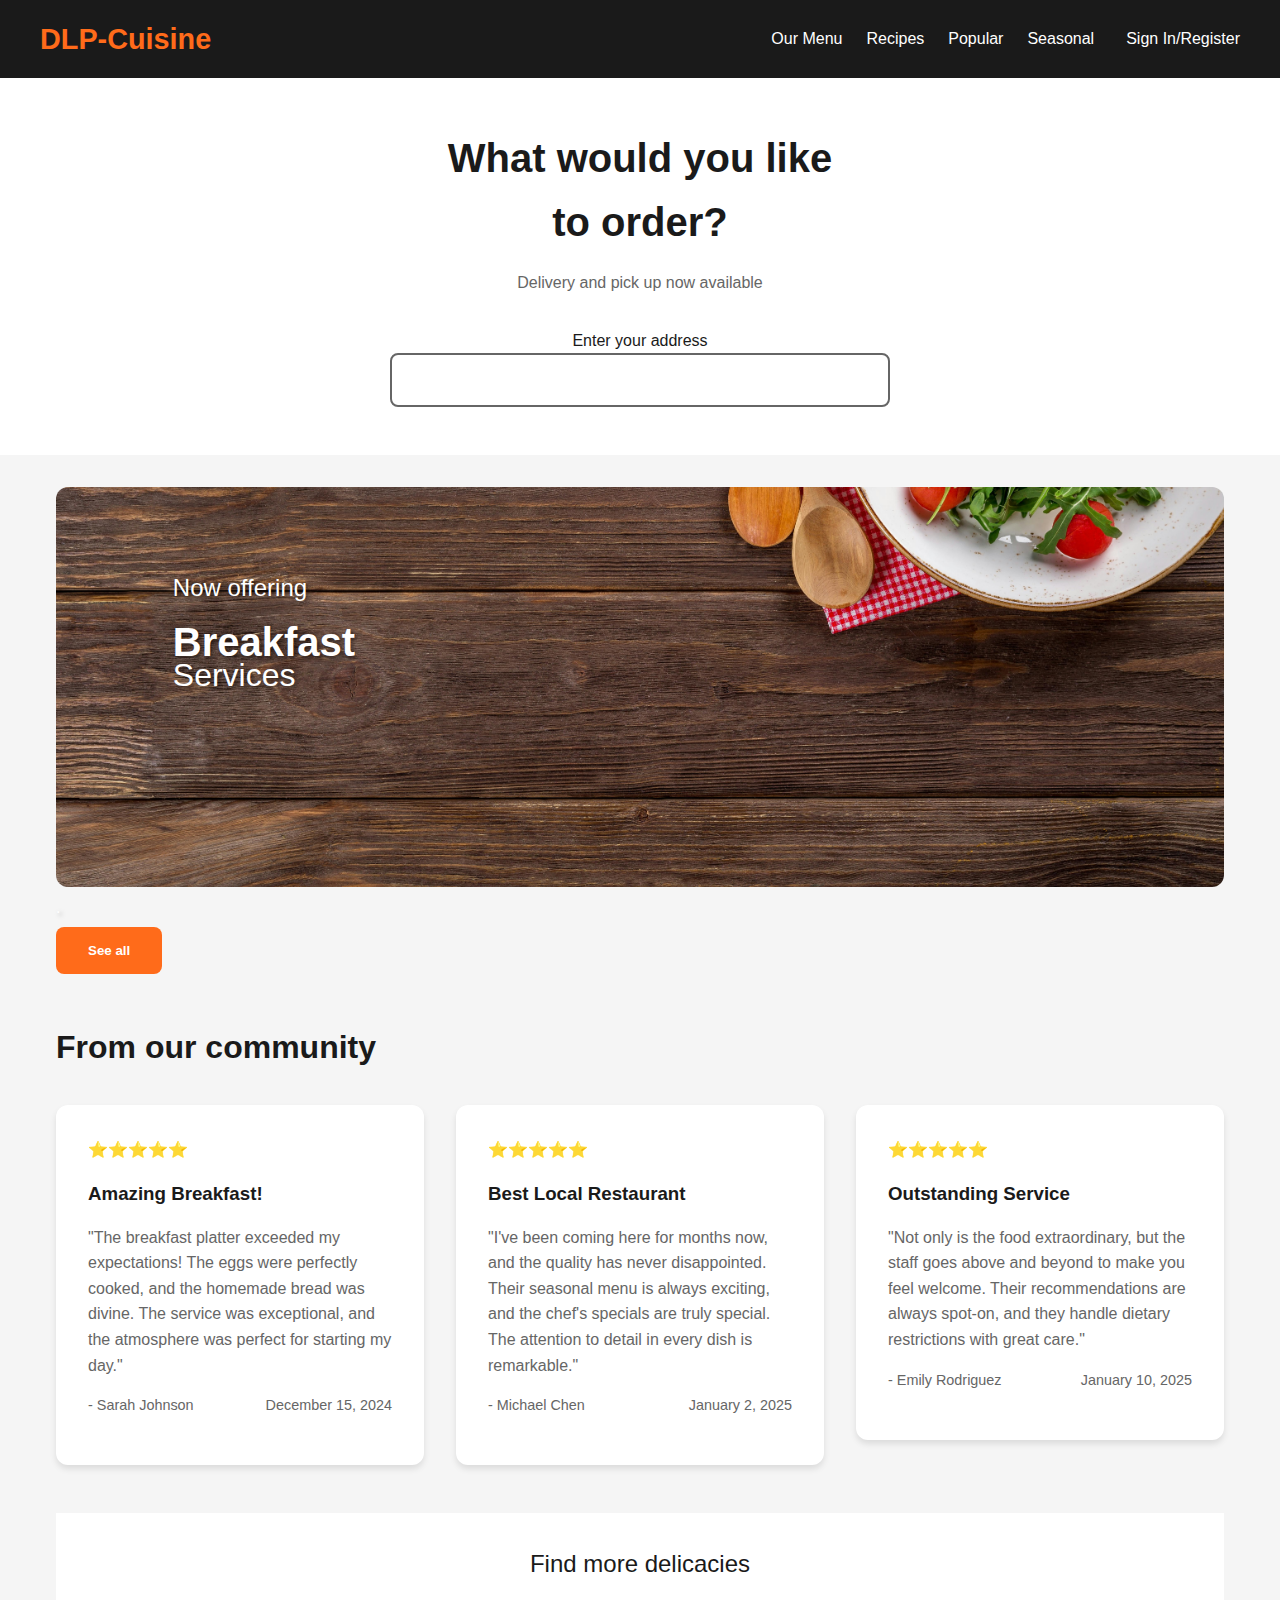
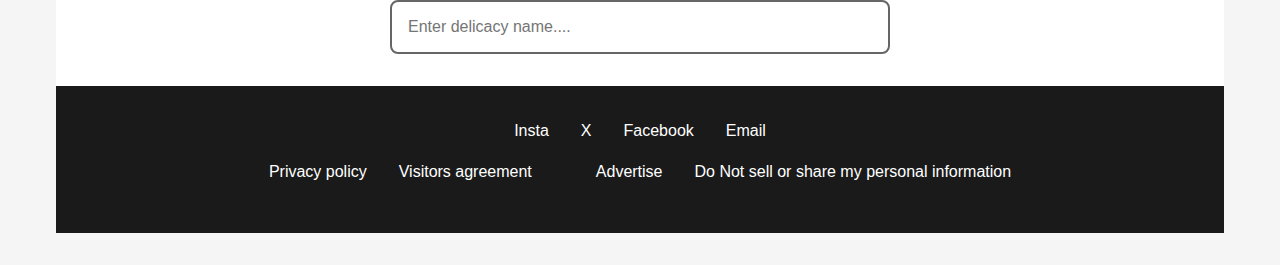
==== commit 3dcd07ac: "changes in ui" ====
--- a/index.html
+++ b/index.html
@@ -18,21 +18,27 @@
                 <div class="logo">
                     <h1>DLP-Cuisine</h1>
                 </div>
-                <div class="list">
-                    <ul>
-                        <li><a href="#">Our menu</a></li>
-                        <li><a href="#">Recipes</a></li>
-                        <li><a href="#">Popular</a></li>
-                        <li><a href="#">Seasonal</a></li>
-                    </ul>
+                <div class="hamburger">
+                    <span></span>
+                    <span></span>
+                    <span></span>
                 </div>
-                <div class="signIn">
-                    <li><a href="/sign-in/sign-in.html">sign in</a></li>
-                    <li><a href="/sign-in/sign-in.html">/register</a></li>
+                <div class="nav-content">
+                    <div class="list">
+                        <ul>
+                            <li><a href="#">Our Menu</a></li>
+                            <li><a href="#">Recipes</a></li>
+                            <li><a href="#">Popular</a></li>
+                            <li><a href="#">Seasonal</a></li>
+                        </ul>
+                    </div>
+                    <div class="signIn">
+                        <li><a href="/sign-in/sign-in.html">Sign In/Register</a></li>
+                        <!-- <li><a href="/sign-in/sign-in.html">Register</a></li> -->
+                    </div>
                 </div>
             </div>
         </nav>
-
         <!--ADDRESS BAR-->
         <div class="container2">
             <div class="info">
@@ -54,24 +60,8 @@
                 <p class="p3">Services</p>
                 <p class="p4">.</p>
             </div>
-            <!--ADVERTISEMENT-->
-            <div class="advertisement">
-                <div class="image">
-                    <img src="img/food4.jpg" alt="photo1">
-                    <p class="p1">Now offering</p>
-                    <p class="p2">Breakfast</p>
-                    <p class="p3">Services</p>
-                </div>
 
-                <button><a href="#">See all</a></button>
-
-            </div>
-
-
-            <!--COMMENTS-->
-            <h2 class="community">From our community</h2>
-
-
+            <button><a href="#">See all</a></button>
             <!--COMMENTS-->
             <h2 class="community">From our community</h2>
 
@@ -81,8 +71,8 @@
                         <div class="stars">⭐⭐⭐⭐⭐</div>
                         <h3>Amazing Breakfast!</h3>
                         <p>"The breakfast platter exceeded my expectations! The eggs were perfectly cooked, and the
-                            homemade bread was divine. The service was exceptional, and the atmosphere was perfect for
-                            starting my day."</p>
+                            homemade bread was divine. The service was exceptional, and the atmosphere was perfect
+                            for starting my day."</p>
                         <div class="reviewer">
                             <p class="name">- Sarah Johnson</p>
                             <p class="date">December 15, 2024</p>
@@ -93,9 +83,9 @@
                     <div class="review">
                         <div class="stars">⭐⭐⭐⭐⭐</div>
                         <h3>Best Local Restaurant</h3>
-                        <p>"I've been coming here for months now, and the quality has never disappointed. Their seasonal
-                            menu is always exciting, and the chef's specials are truly special. The attention to detail
-                            in every dish is remarkable."</p>
+                        <p>"I've been coming here for months now, and the quality has never disappointed. Their
+                            seasonal menu is always exciting, and the chef's specials are truly special. The
+                            attention to detail in every dish is remarkable."</p>
                         <div class="reviewer">
                             <p class="name">- Michael Chen</p>
                             <p class="date">January 2, 2025</p>
@@ -107,8 +97,8 @@
                         <div class="stars">⭐⭐⭐⭐⭐</div>
                         <h3>Outstanding Service</h3>
                         <p>"Not only is the food extraordinary, but the staff goes above and beyond to make you feel
-                            welcome. Their recommendations are always spot-on, and they handle dietary restrictions with
-                            great care."</p>
+                            welcome. Their recommendations are always spot-on, and they handle dietary restrictions
+                            with great care."</p>
                         <div class="reviewer">
                             <p class="name">- Emily Rodriguez</p>
                             <p class="date">January 10, 2025</p>
@@ -127,10 +117,12 @@
                 </div>
             </div>
 
+
+
             <!--INFO BAR-->
             <div class="info_bar">
                 <div class="contacts">
-                    <a href="#">Instagram</a>
+                    <a href="#">Insta</a>
                     <a href="#">X</a>
                     <a href="#">Facebook</a>
                     <a href="#">Email</a>
@@ -154,6 +146,34 @@
                     loader.style.display = "none";
                 })
 
+                // Hamburger Menu
+                const hamburger = document.querySelector('.hamburger');
+                const navContent = document.querySelector('.nav-content');
+                const navLinks = document.querySelectorAll('.list a, .signIn a');
+
+                hamburger.addEventListener('click', () => {
+                    hamburger.classList.toggle('active');
+                    navContent.classList.toggle('active');
+                });
+
+                // Close menu when clicking links
+                navLinks.forEach(link => {
+                    link.addEventListener('click', () => {
+                        hamburger.classList.remove('active');
+                        navContent.classList.remove('active');
+                    });
+                });
+
+                // Close menu when clicking outside
+                document.addEventListener('click', (e) => {
+                    if (!hamburger.contains(e.target) &&
+                        !navContent.contains(e.target) &&
+                        navContent.classList.contains('active')) {
+                        hamburger.classList.remove('active');
+                        navContent.classList.remove('active');
+                    }
+                });
+
             </script>
     </body>
     </body>
--- a/style.css
+++ b/style.css
@@ -1,488 +1,310 @@
-/* Base styles and reset */
+/* Reset and Base Styles */
 * {
     margin: 0;
     padding: 0;
-    text-decoration: none;
     box-sizing: border-box;
+    font-family: 'Arial', sans-serif;
+}
+
+:root {
+    --primary-black: #1a1a1a;
+    --secondary-gray: #333333;
+    --accent-orange: #ff6b1a;
+    --light-gray: #f5f5f5;
+    --medium-gray: #666666;
 }
 
 body {
-    background-color: #e7e7e7;
-    min-height: 100vh;
+    background-color: var(--light-gray);
+    color: var(--primary-black);
+    line-height: 1.6;
 }
 
 /* Preloader */
 #preloader {
-    background: #fff url(img/1495.gif) no-repeat center center;
+    background: var(--primary-black) url('path-to-your-loader.gif') no-repeat center;
     height: 100vh;
     width: 100%;
     position: fixed;
-    z-index: 100;
-}
-
-/* Navigation */
+    z-index: 1000;
+}
+
+/* Navigation Styles */
 .navbar {
-    background-color: #000;
-    border-right: #fff 1px solid;
-    border-bottom: #fff 1px solid;
-    border-bottom-right-radius: 5px;
-    height: 80px;
+    background-color: var(--primary-black);
+    padding: 1rem;
     position: sticky;
     top: 0;
-    z-index: 10;
-    font-family: "calibri", sans-serif;
+    z-index: 100;
 }
 
 .navdiv {
-    display: flex;
+    max-width: 1200px;
+    margin: 0 auto;
+    display: flex;
+    justify-content: space-between;
     align-items: center;
+}
+
+.logo h1 {
+    color: var(--accent-orange);
+    font-size: 1.8rem;
+    font-weight: bold;
+}
+
+.nav-content {
+    display: flex;
+    align-items: center;
+    gap: 2rem;
+}
+
+.list ul, .signIn {
+    display: flex;
+    gap: 1.5rem;
+    list-style: none;
+}
+
+.list a, .signIn a {
+    color: white;
+    text-decoration: none;
+    font-size: 1rem;
+    transition: color 0.3s ease;
+}
+
+.list a:hover, .signIn a:hover {
+    color: var(--accent-orange);
+}
+
+/* Hamburger Menu */
+.hamburger {
+    display: none;
+    cursor: pointer;
+}
+
+.hamburger span {
+    display: block;
+    width: 25px;
+    height: 3px;
+    background-color: white;
+    margin: 5px 0;
+    transition: all 0.3s ease;
+}
+
+/* Address Section */
+.container2 {
+    background-color: white;
+    padding: 3rem 1rem;
+    text-align: center;
+}
+
+.info .p1 {
+    font-size: 2.5rem;
+    font-weight: bold;
+    color: var(--primary-black);
+    margin-bottom: 1rem;
+}
+
+.info .p2 {
+    color: var(--medium-gray);
+    margin-bottom: 2rem;
+}
+
+.address_info input {
+    width: 100%;
+    max-width: 500px;
+    padding: 1rem;
+    border: 2px solid var(--medium-gray);
+    border-radius: 8px;
+    font-size: 1rem;
+}
+
+/* Advertisement Section */
+.advertisement {
+    padding: 2rem 1rem;
+    max-width: 1200px;
+    margin: 0 auto;
+}
+
+.image {
+    position: relative;
+    margin-bottom: 2rem;
+}
+
+.image img {
+    width: 100%;
+    height: 400px;
+    object-fit: cover;
+    border-radius: 12px;
+}
+
+.image p {
+    position: absolute;
+    color: white;
+    text-shadow: 2px 2px 4px rgba(0, 0, 0, 0.5);
+}
+
+.image .p1 { top: 20%; left: 10%; font-size: 1.5rem; }
+.image .p2 { top: 30%; left: 10%; font-size: 2.5rem; font-weight: bold; }
+.image .p3 { top: 40%; left: 10%; font-size: 2rem; }
+
+button {
+    background-color: var(--accent-orange);
+    border: none;
+    padding: 1rem 2rem;
+    border-radius: 8px;
+    cursor: pointer;
+    transition: background-color 0.3s ease;
+}
+
+button a {
+    color: white;
+    text-decoration: none;
+    font-weight: bold;
+}
+
+button:hover {
+    background-color: #e85d0f;
+}
+
+/* Comments Section */
+.community {
+    margin: 3rem 0 2rem;
+    color: var(--primary-black);
+    font-size: 2rem;
+}
+
+.comments {
+    display: grid;
+    grid-template-columns: repeat(auto-fit, minmax(300px, 1fr));
+    gap: 2rem;
+    margin-bottom: 3rem;
+}
+
+.review {
+    background-color: white;
+    padding: 2rem;
+    border-radius: 12px;
+    box-shadow: 0 4px 6px rgba(0, 0, 0, 0.1);
+}
+
+.stars {
+    margin-bottom: 1rem;
+}
+
+.review h3 {
+    color: var(--primary-black);
+    margin-bottom: 1rem;
+}
+
+.review p {
+    color: var(--medium-gray);
+    margin-bottom: 1rem;
+}
+
+.reviewer {
+    display: flex;
     justify-content: space-between;
-    padding: 0 2rem;
-    height: 100%;
-}
-
-.logo {
-    color: orange;
-    font-size: 1.8em;
-    font-style: italic;
-    font-weight: bold;
-}
-
-.navdiv .list {
-    flex: 1;
+    color: var(--medium-gray);
+    font-size: 0.9rem;
+}
+
+/* Search Section */
+.container3 {
     text-align: center;
-    margin: 0 2rem;
-}
-
-.navdiv .list ul {
+    padding: 2rem 1rem;
+    background-color: white;
+}
+
+.header p {
+    font-size: 1.5rem;
+    color: var(--primary-black);
+    margin-bottom: 1rem;
+}
+
+.search {
+    width: 100%;
+    max-width: 500px;
+    padding: 1rem;
+    border: 2px solid var(--medium-gray);
+    border-radius: 8px;
+    font-size: 1rem;
+}
+
+/* Info Bar */
+.info_bar {
+    background-color: var(--primary-black);
+    padding: 2rem 1rem;
+    color: white;
+}
+
+.contacts, .about_us {
     display: flex;
     justify-content: center;
     gap: 2rem;
-}
-
-.navdiv .list li,
-.navdiv .signIn li {
-    list-style: none;
-}
-
-.navdiv .list li a {
-    color: #fff;
-    font-size: 1.2em;
-    font-weight: bold;
+    margin-bottom: 1rem;
+    flex-wrap: wrap;
+}
+
+.info_bar a {
+    color: white;
+    text-decoration: none;
     transition: color 0.3s ease;
 }
 
-.navdiv .list li a:hover {
-    color: orange;
-}
-
-.navdiv .signIn {
-    display: flex;
-    gap: 0.5rem;
-}
-
-.navdiv .signIn li a {
-    color: #fff;
-    font-size: 1em;
-    font-weight: 500;
-    transition: color 0.3s ease;
-}
-
-.navdiv .signIn li a:hover {
-    color: orange;
-}
-
-/* Address Bar */
-.container2 {
-    background-color: #000;
-    margin: 0 auto;
-    width: 80vw;
-    padding: 3rem;
-    border-bottom-right-radius: 10px;
-    border-bottom-left-radius: 10px;
-    display: flex;
-    justify-content: space-between;
-    align-items: center;
-}
-
-.container2 .info .p1 {
-    color: orange;
-    font-size: 3em;
-    font-family: sans-serif;
-    font-weight: bold;
-    margin-bottom: 0.5rem;
-}
-
-.container2 .info .p2 {
-    color: #bbbbbb;
-    font-size: 1em;
-    font-weight: 600;
-    font-style: italic;
-}
-
-.container2 .address_info {
-    flex: 0 0 40%;
-}
-
-.container2 .address_info label {
-    color: #fff;
-    font-size: 1.1em;
-    font-family: sans-serif;
-    display: block;
-    margin-bottom: 0.5rem;
-}
-
-.container2 .address_info input {
-    width: 100%;
-    height: 5vh;
-    border-radius: 5px;
-    background-color: #bbbbbb;
-    border: none;
-    padding: 0 1rem;
-}
-
-/* Advertisement Section */
-.advertisement {
-    margin: 4rem auto;
-    width: 85vw;
-    position: relative;
-}
-
-.advertisement img {
-    width: 100%;
-    height: auto;
-}
-
-.advertisement .image {
-    position: relative;
-}
-
-.advertisement .image p {
-    position: absolute;
-    font-family: sans-serif;
-    font-weight: bold;
-}
-
-.advertisement .image .p1 {
-    top: 10%;
-    left: 10%;
-    color: #fff;
-    font-size: 3em;
-}
-
-.advertisement .image .p2 {
-    top: 30%;
-    left: 20%;
-    color: orange;
-    font-size: 4em;
-    font-style: italic;
-}
-
-.advertisement .image .p3 {
-    top: 50%;
-    left: 30%;
-    color: #fff;
-    font-size: 4em;
-    font-style: italic;
-}
-
-.advertisement .image .p4 {
-    top: 50%;
-    left: 56%;
-    color: orange;
-    font-size: 4em;
-}
-
-.advertisement button {
-    position: absolute;
-    bottom: -2rem;
-    right: 2rem;
-    width: 180px;
-    height: 70px;
-    background-color: orange;
-    border: 5px solid #fff;
-    border-top-right-radius: 10px;
-    border-bottom-left-radius: 10px;
-    cursor: pointer;
-    transition: transform 0.3s ease;
-}
-
-.advertisement button:hover {
-    transform: scale(1.05);
-}
-
-.advertisement button a {
-    font-size: 3em;
-    font-style: italic;
-    font-weight: bolder;
-    font-family: sans-serif;
-    color: black;
-}
-
-/* Comments Section */
-.community {
-    font-size: 3.5em;
-    font-family: sans-serif;
-    font-weight: 600;
-    margin: 2rem 5vw;
-}
-
-.comments {
-    padding: 2rem 5vw;
-    display: flex;
-    gap: 2rem;
-    justify-content: space-between;
-}
-
-.comments .box1,
-.comments .box2,
-.comments .box3 {
-    flex: 1;
-    border: #707070 solid 3px;
-    border-radius: 10px;
-    height: 60vh;
-    transition: transform 0.3s ease;
-    padding: 2rem;
-    background-color: #fff;
-    box-shadow: 0 4px 6px rgba(0, 0, 0, 0.1);
-    padding: 2rem;
-    background-color: #fff;
-    box-shadow: 0 4px 6px rgba(0, 0, 0, 0.1);
-}
-
-.review {
-    display: flex;
-    flex-direction: column;
-    gap: 1rem;
-}
-
-.review .stars {
-    font-size: 1.2em;
-    color: #ffd700;
-}
-
-.review h3 {
-    font-size: 1.5em;
-    color: #333;
-    font-family: sans-serif;
-    font-weight: 600;
-}
-
-.review p {
-    font-size: 1em;
-    line-height: 1.6;
-    color: #666;
-    font-family: sans-serif;
-}
-
-.reviewer {
-    margin-top: auto;
-    padding-top: 1rem;
-    border-top: 1px solid #eee;
-}
-
-.reviewer .name {
-    font-weight: 600;
-    color: #333;
-}
-
-.reviewer .date {
-    font-size: 0.9em;
-    color: #888;
-}
-
-
-/* Search Bar */
-.container3 {
-    border: #000 2px solid;
-    padding: 2rem;
-    background-color: #bdbdbd;
-}
-
-.container3 .header {
-    font-size: 3em;
-    font-weight: 600;
-    font-family: sans-serif;
-    text-align: center;
-    margin-bottom: 2rem;
-}
-
-.container3 .search_box .search {
-    width: 90%;
-    height: 6vh;
-    border-radius: 30px;
-    margin: 0 5%;
-    padding: 0 2rem;
-    border: none;
-}
-
-/* Footer */
-.info_bar {
-    background-color: #000;
-    padding: 2rem;
-    color: #fff;
-    display: flex;
-    justify-content: space-between;
-}
-
-.info_bar .contacts {
-    display: flex;
-    gap: 2rem;
-    align-items: center;
-}
-
-.info_bar .contacts a {
-    color: #fff;
-    font-size: 1.1em;
-    transition: color 0.3s ease;
-}
-
-.info_bar .contacts a:hover {
-    color: orange;
-}
-
-.info_bar .about_us {
-    display: flex;
-    flex-wrap: wrap;
-    gap: 1rem;
-    max-width: 400px;
-}
-
-.info_bar .about_us a {
-    color: #fff;
-    font-size: 0.9em;
-    transition: color 0.3s ease;
-}
-
-.info_bar .about_us a:hover {
-    color: orange;
-}
-
-/* Media Queries */
-@media screen and (max-width: 1024px) {
-    .navbar {
-        height: auto;
+.info_bar a:hover {
+    color: var(--accent-orange);
+}
+
+/* Responsive Design */
+@media (max-width: 768px) {
+    .hamburger {
+        display: block;
+    }
+
+    .nav-content {
+        display: none;
+        position: absolute;
+        top: 100%;
+        left: 0;
+        right: 0;
+        background-color: var(--primary-black);
         padding: 1rem;
-        position: static;
-    }
-
-    .navdiv {
+        flex-direction: column;
+    }
+
+    .nav-content.active {
+        display: flex;
+    }
+
+    .list ul, .signIn {
         flex-direction: column;
         align-items: center;
-        padding: 1rem;
-    }
-
-    .logo {
-        position: static;
-        margin: 0;
-        padding: 1rem 0;
-    }
-
-    .navdiv .list {
-        display: block;
-        width: 100%;
-        margin: 1rem 0;
-        text-align: center;
-    }
-
-    .navdiv .list ul {
-        flex-direction: column;
-        gap: 1rem;
-    }
-
-    .navdiv .list li a {
-        display: block;
-        padding: 0.5rem;
-        font-size: 1.1em;
-    }
-
-    .navdiv .signIn {
-        width: 100%;
-        justify-content: center;
-        margin: 1rem 0;
-    }
-
-    /* Advertisement section adjustments */
-    .advertisement .image .p1 {
-        top: 10%;
-        left: 5%;
-        font-size: 2.5em;
-    }
-
-    .advertisement .image .p2 {
-        top: 30%;
-        left: 15%;
-        font-size: 3em;
-    }
-
-    .advertisement .image .p3 {
-        top: 50%;
-        left: 25%;
-        font-size: 3em;
-    }
-
-    .advertisement .image .p4 {
-        top: 50%;
-        left: 65%;
-        font-size: 3em;
-    }
-
-    .comments {
-        flex-direction: column;
-    }
-    
-    .comments .box1,
-    .comments .box2,
-    .comments .box3 {
-        height: auto;
-        padding: 1.5rem;
-        margin-bottom: 2rem;
-
-    }
-
-    .review h3 {
-        font-size: 1.3em;
-    }
-
-    .info_bar .contacts,
-    .info_bar .about_us {
+    }
+
+    .image .p1, .image .p2, .image .p3 {
+        font-size: clamp(1rem, 4vw, 2.5rem);
+    }
+
+    .info .p1 {
+        font-size: clamp(1.5rem, 5vw, 2.5rem);
+    }
+
+    .contacts, .about_us {
         flex-direction: column;
         align-items: center;
-    }
-
-   
-}
-
-@media screen and (max-width: 768px) {
-    .navbar{
-        position: static;
-    }
-    .navdiv .signIn {
-        display: flex;
-    }
-
-    .advertisement .image .p1 {
-        font-size: 2em;
-    }
-
-    .advertisement .image .p2,
-    .advertisement .image .p3,
-    .advertisement .image .p4 {
-        font-size: 2.5em;
-    }
-    .review p {
-        font-size: 0.9em;
-    }
-}
-
-@media screen and (max-width: 480px) {
-    .advertisement .image .p1 {
-        font-size: 1.5em;
-    }
-
-    .advertisement .image .p2,
-    .advertisement .image .p3,
-    .advertisement .image .p4 {
-        font-size: 2em;
-    }
+        text-align: center;
+    }
+}
+
+/* Active Hamburger Animation */
+.hamburger.active span:nth-child(1) {
+    transform: rotate(45deg) translate(5px, 5px);
+}
+
+.hamburger.active span:nth-child(2) {
+    opacity: 0;
+}
+
+.hamburger.active span:nth-child(3) {
+    transform: rotate(-45deg) translate(7px, -6px);
 }